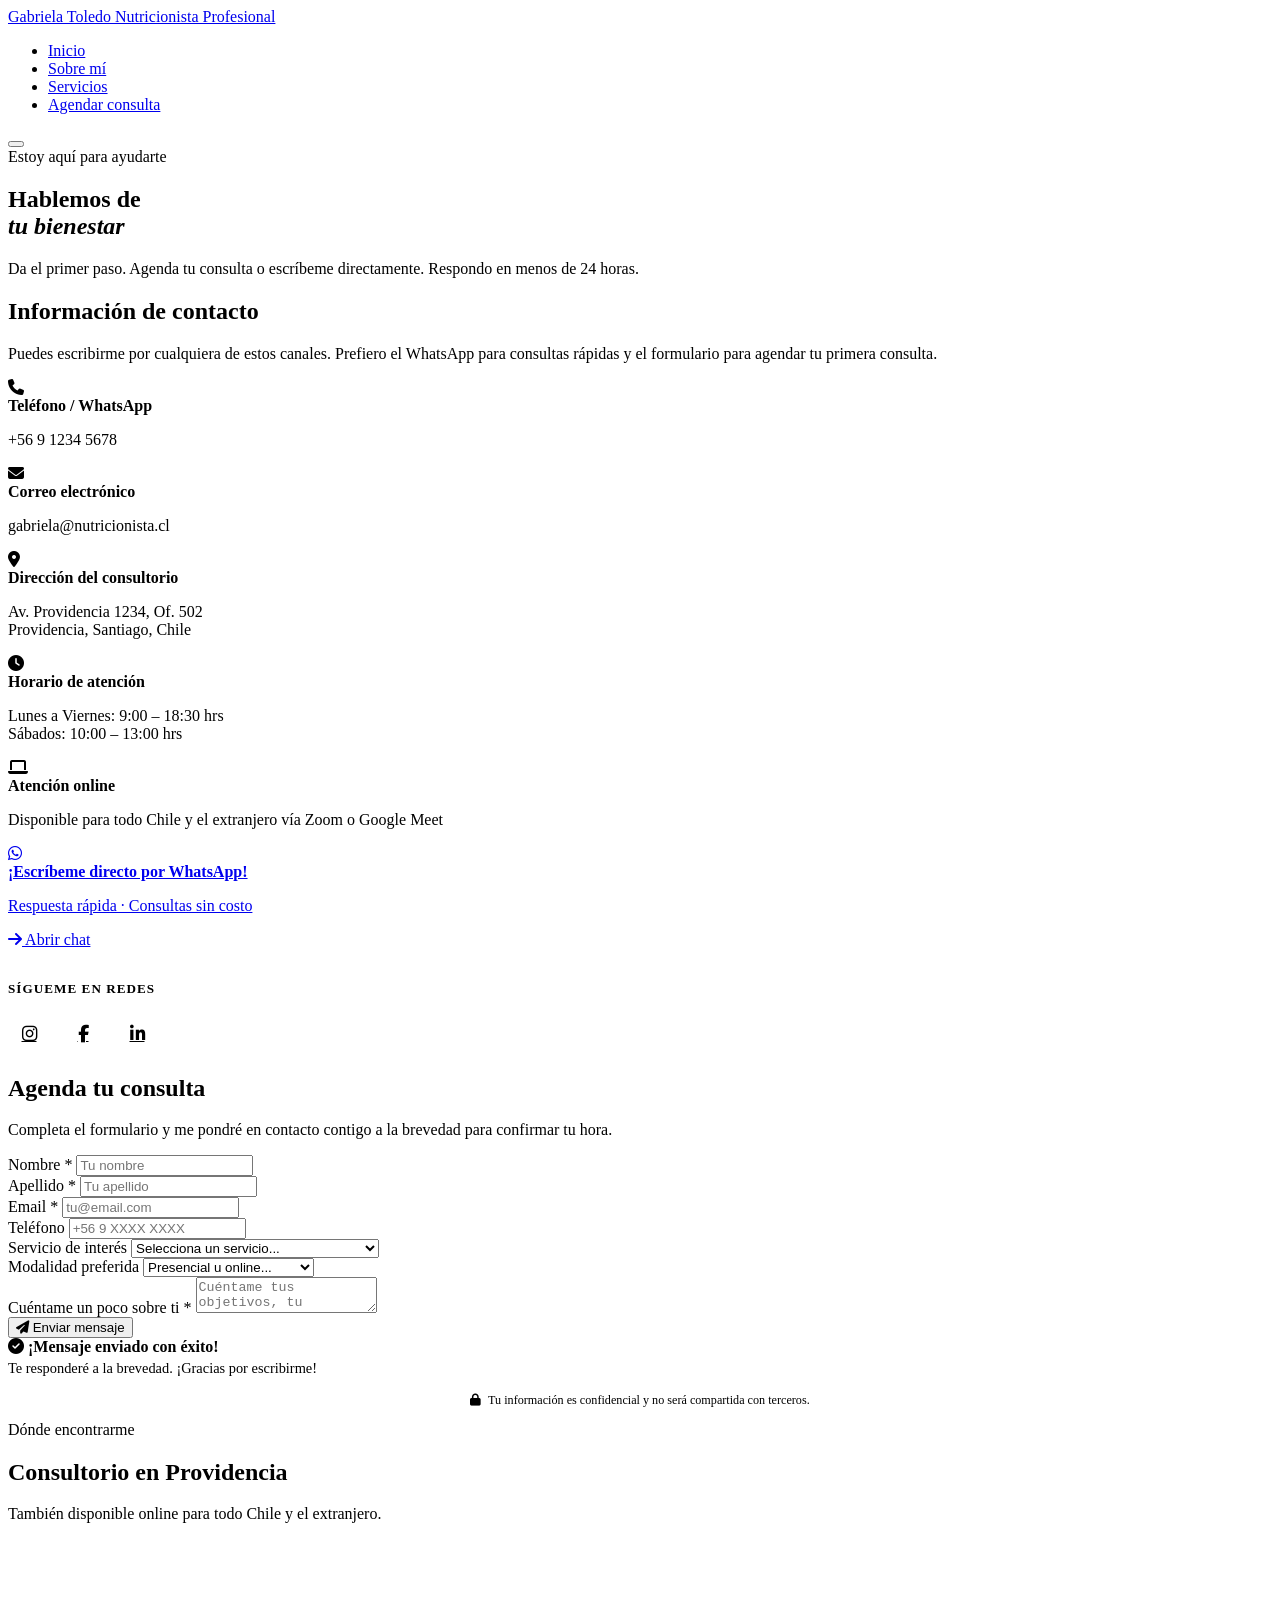
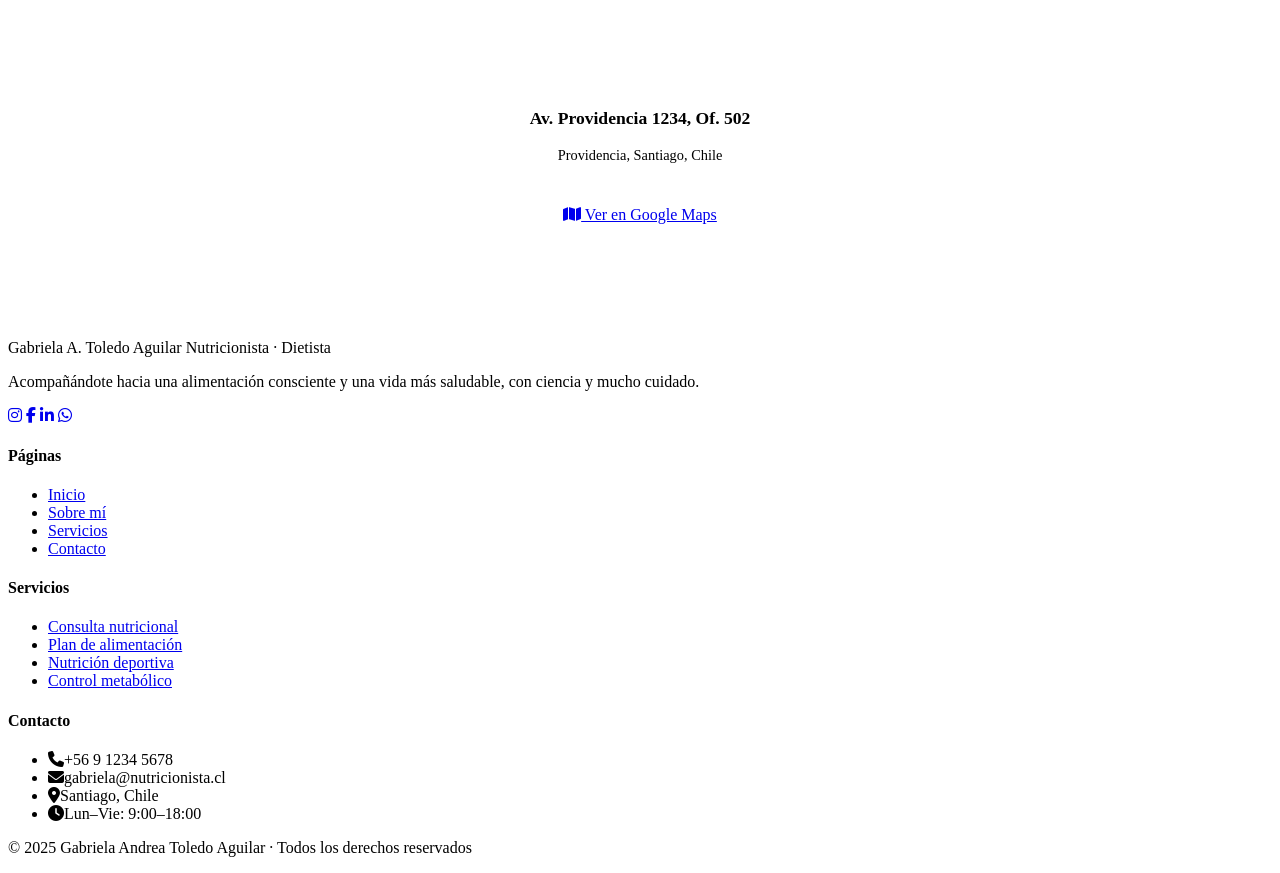
==== contacto.html @ e5aed5ac "Add files via upload" ====
<!DOCTYPE html>
<html lang="es">
<head>
  <meta charset="UTF-8" />
  <meta name="viewport" content="width=device-width, initial-scale=1.0" />
  <meta name="description" content="Contacta a Gabriela Toledo, nutricionista. Agenda tu consulta presencial u online, escríbenos por WhatsApp o envíanos un mensaje." />
  <title>Contacto · Gabriela Toledo · Nutricionista</title>

  <link rel="preconnect" href="https://fonts.googleapis.com" />
  <link rel="preconnect" href="https://fonts.gstatic.com" crossorigin />
  <link href="https://fonts.googleapis.com/css2?family=Playfair+Display:ital,wght@0,400;0,600;0,700;1,400&family=DM+Sans:wght@300;400;500;600&display=swap" rel="stylesheet" />
  <link rel="stylesheet" href="https://cdnjs.cloudflare.com/ajax/libs/font-awesome/6.5.0/css/all.min.css" />
  <link rel="stylesheet" href="css/estilos.css" />
</head>
<body>

  <!-- ===== NAVBAR ===== -->
  <nav class="navbar" role="navigation" aria-label="Navegación principal">
    <div class="nav-inner">
      <a href="index.html" class="nav-logo">
        <span class="nombre">Gabriela Toledo</span>
        <span class="titulo">Nutricionista Profesional</span>
      </a>
      <ul class="nav-links" role="list">
        <li><a href="index.html">Inicio</a></li>
        <li><a href="sobre.html">Sobre mí</a></li>
        <li><a href="servicios.html">Servicios</a></li>
        <li><a href="contacto.html" class="nav-cta activo">Agendar consulta</a></li>
      </ul>
      <button class="nav-toggle" aria-label="Abrir menú">
        <span></span><span></span><span></span>
      </button>
    </div>
  </nav>


  <!-- ===== HERO CONTACTO ===== -->
  <section class="contacto-hero">
    <div class="contenedor">
      <span class="subtag animar">Estoy aquí para ayudarte</span>
      <h1 class="animar animar-delay-1">Hablemos de<br/><em style="font-style:italic; color:var(--verde-medio);">tu bienestar</em></h1>
      <p class="animar animar-delay-2">Da el primer paso. Agenda tu consulta o escríbeme directamente. Respondo en menos de 24 horas.</p>
    </div>
  </section>


  <!-- ===== SECCIÓN CONTACTO PRINCIPAL ===== -->
  <section class="seccion contacto-seccion">
    <div class="contenedor">
      <div class="contacto-grid">

        <!-- Columna izquierda: info de contacto -->
        <div class="contacto-info animar">
          <h2>Información de contacto</h2>
          <p>Puedes escribirme por cualquiera de estos canales. Prefiero el WhatsApp para consultas rápidas y el formulario para agendar tu primera consulta.</p>

          <div class="info-items">

            <div class="info-item">
              <div class="info-icono">
                <i class="fa-solid fa-phone"></i>
              </div>
              <div class="info-texto">
                <strong>Teléfono / WhatsApp</strong>
                <p>+56 9 1234 5678</p>
              </div>
            </div>

            <div class="info-item">
              <div class="info-icono">
                <i class="fa-solid fa-envelope"></i>
              </div>
              <div class="info-texto">
                <strong>Correo electrónico</strong>
                <p>gabriela@nutricionista.cl</p>
              </div>
            </div>

            <div class="info-item">
              <div class="info-icono">
                <i class="fa-solid fa-location-dot"></i>
              </div>
              <div class="info-texto">
                <strong>Dirección del consultorio</strong>
                <p>Av. Providencia 1234, Of. 502<br/>Providencia, Santiago, Chile</p>
              </div>
            </div>

            <div class="info-item">
              <div class="info-icono">
                <i class="fa-solid fa-clock"></i>
              </div>
              <div class="info-texto">
                <strong>Horario de atención</strong>
                <p>Lunes a Viernes: 9:00 – 18:30 hrs<br/>Sábados: 10:00 – 13:00 hrs</p>
              </div>
            </div>

            <div class="info-item">
              <div class="info-icono">
                <i class="fa-solid fa-laptop"></i>
              </div>
              <div class="info-texto">
                <strong>Atención online</strong>
                <p>Disponible para todo Chile y el extranjero vía Zoom o Google Meet</p>
              </div>
            </div>

          </div>

          <!-- WhatsApp destacado -->
          <a href="https://wa.me/56912345678?text=Hola%20Gabriela%2C%20quiero%20agendar%20una%20consulta%20nutricional" target="_blank" rel="noopener" class="whatsapp-cta">
            <i class="fa-brands fa-whatsapp"></i>
            <div class="whatsapp-cta-texto">
              <strong>¡Escríbeme directo por WhatsApp!</strong>
              <p>Respuesta rápida · Consultas sin costo</p>
            </div>
            <span class="whatsapp-cta-btn">
              <i class="fa-solid fa-arrow-right"></i>
              Abrir chat
            </span>
          </a>

          <!-- Redes sociales -->
          <div style="margin-top: 2rem;">
            <p style="font-size:0.82rem; font-weight:600; letter-spacing:0.08em; text-transform:uppercase; color:var(--gris-suave); margin-bottom:1rem;">Sígueme en redes</p>
            <div style="display:flex; gap:0.75rem;">
              <a href="#" aria-label="Instagram" style="width:42px;height:42px;border-radius:12px;background:var(--verde-mint);border:1px solid var(--verde-palido);display:flex;align-items:center;justify-content:center;color:var(--verde-medio);font-size:1.1rem;transition:var(--transicion);"
                 onmouseover="this.style.background='var(--verde-medio)';this.style.color='white';"
                 onmouseout="this.style.background='var(--verde-mint)';this.style.color='var(--verde-medio)';">
                <i class="fa-brands fa-instagram"></i>
              </a>
              <a href="#" aria-label="Facebook" style="width:42px;height:42px;border-radius:12px;background:var(--verde-mint);border:1px solid var(--verde-palido);display:flex;align-items:center;justify-content:center;color:var(--verde-medio);font-size:1.1rem;transition:var(--transicion);"
                 onmouseover="this.style.background='var(--verde-medio)';this.style.color='white';"
                 onmouseout="this.style.background='var(--verde-mint)';this.style.color='var(--verde-medio)';">
                <i class="fa-brands fa-facebook-f"></i>
              </a>
              <a href="#" aria-label="LinkedIn" style="width:42px;height:42px;border-radius:12px;background:var(--verde-mint);border:1px solid var(--verde-palido);display:flex;align-items:center;justify-content:center;color:var(--verde-medio);font-size:1.1rem;transition:var(--transicion);"
                 onmouseover="this.style.background='var(--verde-medio)';this.style.color='white';"
                 onmouseout="this.style.background='var(--verde-mint)';this.style.color='var(--verde-medio)';">
                <i class="fa-brands fa-linkedin-in"></i>
              </a>
            </div>
          </div>
        </div>

        <!-- Columna derecha: formulario -->
        <div class="formulario-card animar animar-delay-2">
          <h2>Agenda tu consulta</h2>
          <p>Completa el formulario y me pondré en contacto contigo a la brevedad para confirmar tu hora.</p>

          <form id="formulario-contacto" novalidate>

            <!-- Nombre y Apellido -->
            <div class="campo-fila">
              <div class="campo-grupo">
                <label for="nombre">Nombre *</label>
                <input type="text" id="nombre" name="nombre" placeholder="Tu nombre" required autocomplete="given-name" />
              </div>
              <div class="campo-grupo">
                <label for="apellido">Apellido *</label>
                <input type="text" id="apellido" name="apellido" placeholder="Tu apellido" required autocomplete="family-name" />
              </div>
            </div>

            <!-- Email y Teléfono -->
            <div class="campo-fila">
              <div class="campo-grupo">
                <label for="email">Email *</label>
                <input type="email" id="email" name="email" placeholder="tu@email.com" required autocomplete="email" />
              </div>
              <div class="campo-grupo">
                <label for="telefono">Teléfono</label>
                <input type="tel" id="telefono" name="telefono" placeholder="+56 9 XXXX XXXX" autocomplete="tel" />
              </div>
            </div>

            <!-- Servicio de interés -->
            <div class="campo-grupo">
              <label for="servicio">Servicio de interés</label>
              <select id="servicio" name="servicio">
                <option value="" disabled selected>Selecciona un servicio...</option>
                <option value="consulta-inicial">Consulta nutricional inicial</option>
                <option value="plan-alimentacion">Plan de alimentación personalizado</option>
                <option value="seguimiento">Seguimiento y control nutricional</option>
                <option value="deportiva">Nutrición deportiva</option>
                <option value="metabolica">Control de enfermedades metabólicas</option>
                <option value="online">Consulta online</option>
                <option value="otro">Otro / No estoy seguro/a</option>
              </select>
            </div>

            <!-- Modalidad -->
            <div class="campo-grupo">
              <label for="modalidad">Modalidad preferida</label>
              <select id="modalidad" name="modalidad">
                <option value="" disabled selected>Presencial u online...</option>
                <option value="presencial">Presencial en consultorio</option>
                <option value="online">Online (videollamada)</option>
                <option value="indistinto">Me es indistinto</option>
              </select>
            </div>

            <!-- Mensaje -->
            <div class="campo-grupo">
              <label for="mensaje">Cuéntame un poco sobre ti *</label>
              <textarea id="mensaje" name="mensaje" placeholder="Cuéntame tus objetivos, tu situación actual y cualquier información que consideres relevante para la consulta..." required></textarea>
            </div>

            <!-- Botón enviar -->
            <button type="submit" class="btn btn-primario btn-grande btn-submit">
              <i class="fa-solid fa-paper-plane"></i>
              Enviar mensaje
            </button>

            <!-- Mensaje de éxito -->
            <div id="mensaje-exito" class="mensaje-exito" role="alert" aria-live="polite">
              <i class="fa-solid fa-circle-check"></i>
              <strong>¡Mensaje enviado con éxito!</strong>
              <p style="font-size:0.9rem; margin-top:0.25rem;">Te responderé a la brevedad. ¡Gracias por escribirme!</p>
            </div>

            <p style="font-size:0.76rem; color:var(--gris-suave); margin-top:1rem; text-align:center;">
              <i class="fa-solid fa-lock" style="color:var(--verde-claro); margin-right:4px;"></i>
              Tu información es confidencial y no será compartida con terceros.
            </p>

          </form>
        </div>

      </div>
    </div>
  </section>


  <!-- ===== MAPA / UBICACIÓN ===== -->
  <section class="seccion" style="background:var(--crema-oscura); padding-top: 0; padding-bottom: 4rem;">
    <div class="contenedor">
      <div class="encabezado-seccion animar" style="margin-bottom:2rem;">
        <span class="subtag">Dónde encontrarme</span>
        <h2>Consultorio en Providencia</h2>
        <p>También disponible online para todo Chile y el extranjero.</p>
      </div>

      <!-- Mapa estilizado (placeholder - reemplazar por Google Maps embed real) -->
      <div class="animar" style="border-radius:var(--radio-grande); overflow:hidden; box-shadow:var(--sombra-media); border:1px solid var(--gris-linea);">
        <div style="background:linear-gradient(135deg, var(--verde-mint), var(--crema)); height:320px; display:flex; align-items:center; justify-content:center; flex-direction:column; gap:1.25rem;">
          <div style="width:64px;height:64px;background:var(--verde-medio);border-radius:50%;display:flex;align-items:center;justify-content:center;color:white;font-size:1.6rem;box-shadow:var(--sombra-media);">
            <i class="fa-solid fa-location-dot"></i>
          </div>
          <div style="text-align:center;">
            <p style="font-family:var(--fuente-titulo);font-size:1.1rem;font-weight:600;color:var(--verde-oscuro);">Av. Providencia 1234, Of. 502</p>
            <p style="font-size:0.9rem;color:var(--gris-suave);">Providencia, Santiago, Chile</p>
          </div>
          <a href="https://maps.google.com/?q=Providencia+Santiago+Chile" target="_blank" rel="noopener" class="btn btn-primario" style="margin-top:0.5rem;">
            <i class="fa-solid fa-map"></i>
            Ver en Google Maps
          </a>
        </div>
      </div>

      <!-- Nota: Para insertar Google Maps real, reemplaza el div anterior por:
      <iframe
        src="https://www.google.com/maps/embed?pb=TU_URL_DE_EMBED"
        width="100%" height="320" style="border:0; border-radius:var(--radio-grande);"
        allowfullscreen="" loading="lazy" referrerpolicy="no-referrer-when-downgrade">
      </iframe>
      -->
    </div>
  </section>


  <!-- ===== FOOTER ===== -->
  <footer class="footer">
    <div class="footer-top">
      <div class="footer-brand">
        <span class="nombre-footer">Gabriela A. Toledo Aguilar</span>
        <span class="titulo-footer">Nutricionista · Dietista</span>
        <p>Acompañándote hacia una alimentación consciente y una vida más saludable, con ciencia y mucho cuidado.</p>
        <div class="footer-social">
          <a href="#" aria-label="Instagram"><i class="fa-brands fa-instagram"></i></a>
          <a href="#" aria-label="Facebook"><i class="fa-brands fa-facebook-f"></i></a>
          <a href="#" aria-label="LinkedIn"><i class="fa-brands fa-linkedin-in"></i></a>
          <a href="https://wa.me/56912345678" aria-label="WhatsApp" target="_blank" rel="noopener"><i class="fa-brands fa-whatsapp"></i></a>
        </div>
      </div>
      <div class="footer-col">
        <h4>Páginas</h4>
        <ul>
          <li><a href="index.html">Inicio</a></li>
          <li><a href="sobre.html">Sobre mí</a></li>
          <li><a href="servicios.html">Servicios</a></li>
          <li><a href="contacto.html">Contacto</a></li>
        </ul>
      </div>
      <div class="footer-col">
        <h4>Servicios</h4>
        <ul>
          <li><a href="servicios.html">Consulta nutricional</a></li>
          <li><a href="servicios.html">Plan de alimentación</a></li>
          <li><a href="servicios.html">Nutrición deportiva</a></li>
          <li><a href="servicios.html">Control metabólico</a></li>
        </ul>
      </div>
      <div class="footer-col">
        <h4>Contacto</h4>
        <ul>
          <li><i class="fa-solid fa-phone"></i>+56 9 1234 5678</li>
          <li><i class="fa-solid fa-envelope"></i>gabriela@nutricionista.cl</li>
          <li><i class="fa-solid fa-location-dot"></i>Santiago, Chile</li>
          <li><i class="fa-solid fa-clock"></i>Lun–Vie: 9:00–18:00</li>
        </ul>
      </div>
    </div>
    <div class="footer-bottom">
      <p>© 2025 Gabriela Andrea Toledo Aguilar · Todos los derechos reservados</p>
    </div>
  </footer>

  <script src="js/script.js"></script>
</body>
</html>
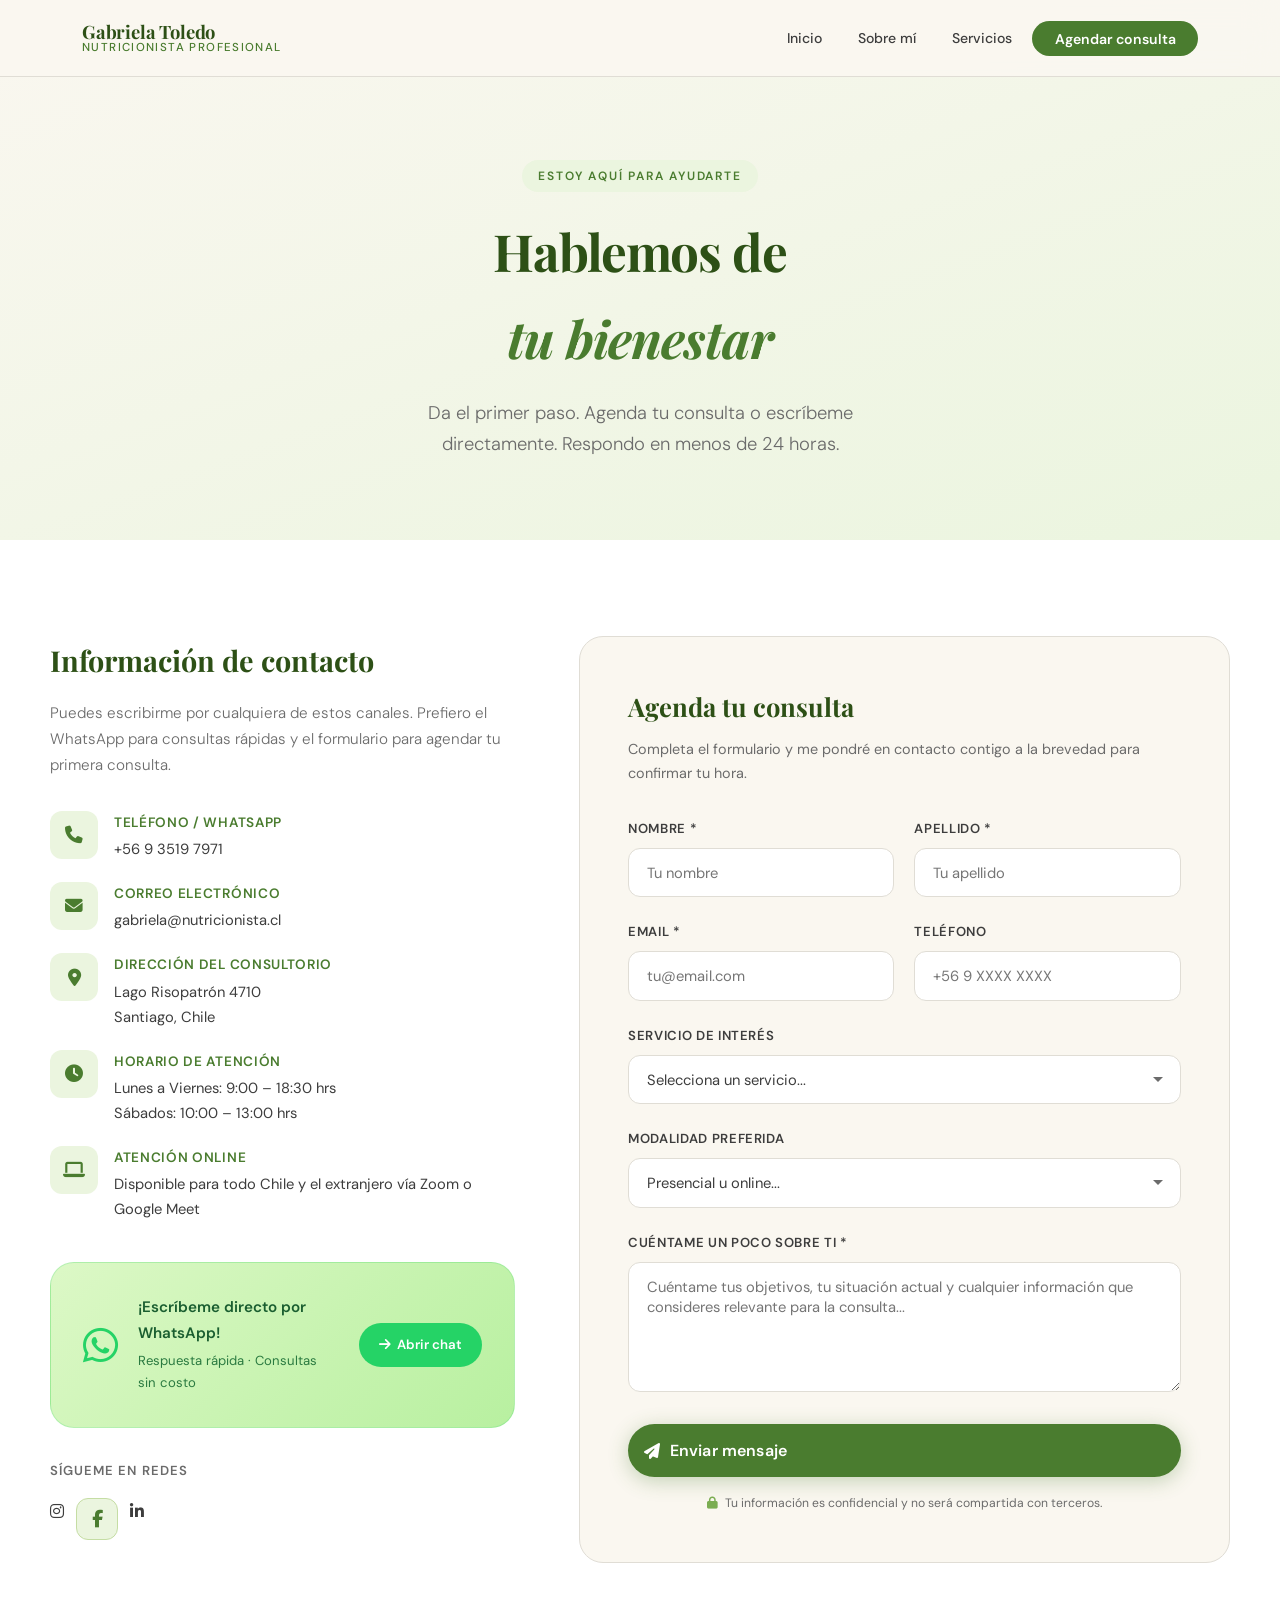
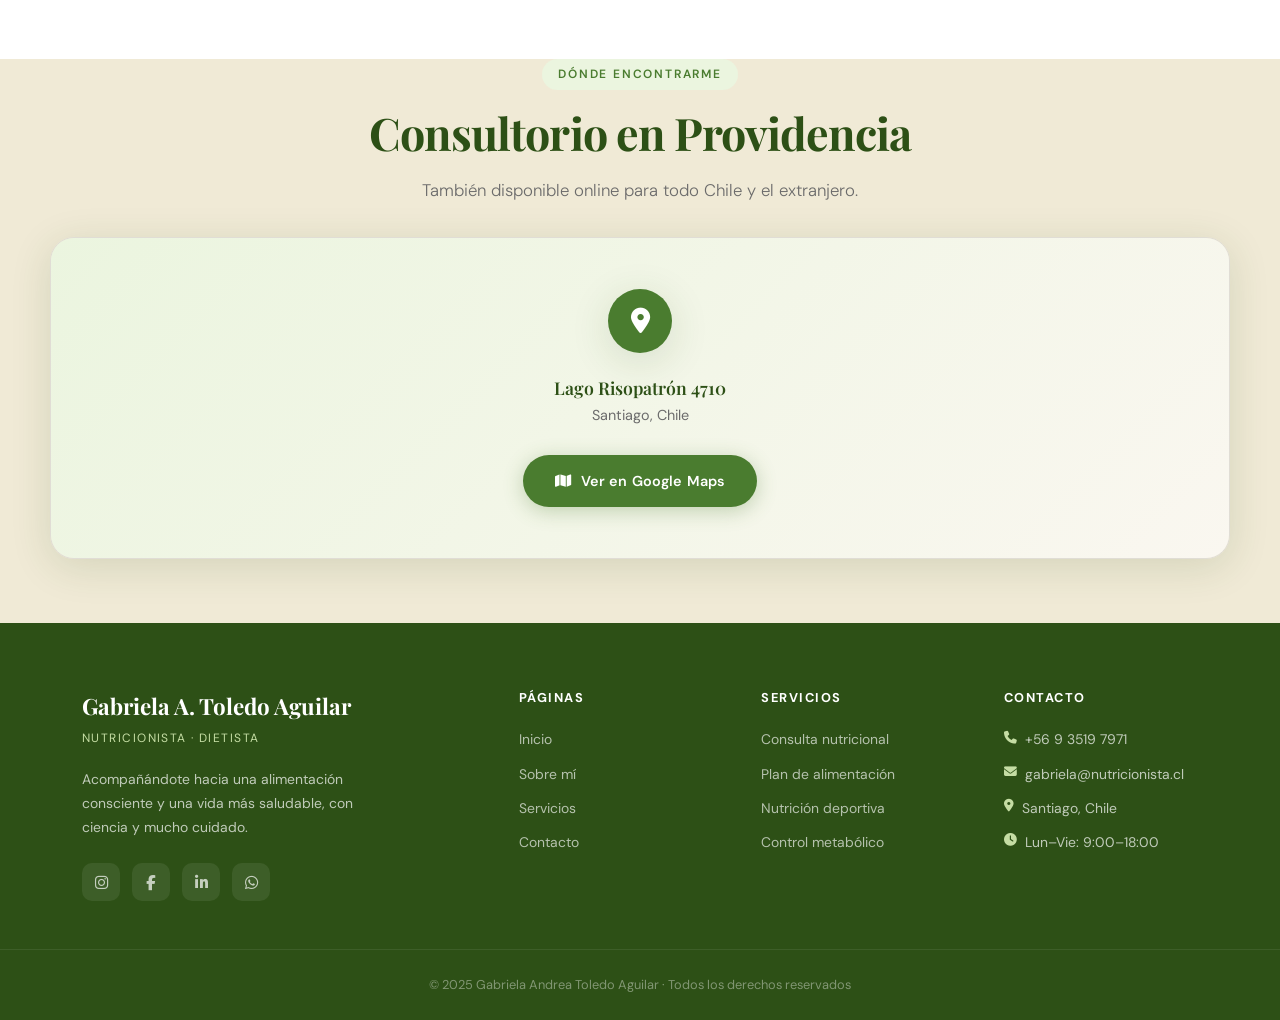
==== commit b7c1a0b0: "Update contact information and add mobile menu overlay" ====
--- a/contacto.html
+++ b/contacto.html
@@ -32,6 +32,35 @@
       </button>
     </div>
   </nav>
+  <!-- ===== OVERLAY MENÚ MÓVIL ===== -->
+  <div class="nav-overlay" role="dialog" aria-modal="true" aria-label="Menú de navegación">
+    <div class="overlay-panel">
+      <div class="overlay-header">
+        <div class="overlay-logo">
+          <span class="nombre">Gabriela Toledo</span>
+          <span class="titulo">Nutricionista Profesional</span>
+        </div>
+        <button class="nav-close" aria-label="Cerrar menú">
+          <i class="fa-solid fa-xmark"></i>
+        </button>
+      </div>
+
+      <nav class="overlay-links">
+        <a href="index.html"><i class="fa-solid fa-house"></i> Inicio</a>
+        <a href="sobre.html"><i class="fa-solid fa-user"></i> Sobre mí</a>
+        <a href="servicios.html"><i class="fa-solid fa-leaf"></i> Servicios</a>
+        <a href="contacto.html" class="overlay-cta"><i class="fa-regular fa-calendar"></i> Agendar consulta</a>
+      </nav>
+
+      <div class="overlay-footer">
+        <div class="overlay-contacto">
+          <a href="tel:+56935197971"><i class="fa-solid fa-phone"></i> +56 9 3519 7971</a>
+          <a href="https://www.instagram.com/nutrigaby.cl?igsh=b2NwOWpkZ2J2ZXc2" target="_blank" rel="noopener"><i class="fa-brands fa-instagram"></i> @nutrigaby.cl</a>
+          <a href="https://wa.me/56935197971" target="_blank" rel="noopener"><i class="fa-brands fa-whatsapp"></i> Escribir por WhatsApp</a>
+        </div>
+      </div>
+    </div>
+  </div>
 
 
   <!-- ===== HERO CONTACTO ===== -->
@@ -62,7 +91,7 @@
               </div>
               <div class="info-texto">
                 <strong>Teléfono / WhatsApp</strong>
-                <p>+56 9 1234 5678</p>
+                <p>+56 9 3519 7971</p>
               </div>
             </div>
 
@@ -82,7 +111,7 @@
               </div>
               <div class="info-texto">
                 <strong>Dirección del consultorio</strong>
-                <p>Av. Providencia 1234, Of. 502<br/>Providencia, Santiago, Chile</p>
+                <p>Lago Risopatrón 4710<br/>Santiago, Chile</p>
               </div>
             </div>
 
@@ -109,7 +138,7 @@
           </div>
 
           <!-- WhatsApp destacado -->
-          <a href="https://wa.me/56912345678?text=Hola%20Gabriela%2C%20quiero%20agendar%20una%20consulta%20nutricional" target="_blank" rel="noopener" class="whatsapp-cta">
+          <a href="https://wa.me/56935197971?text=Hola%20Gabriela%2C%20quiero%20agendar%20una%20consulta%20nutricional" target="_blank" rel="noopener" class="whatsapp-cta">
             <i class="fa-brands fa-whatsapp"></i>
             <div class="whatsapp-cta-texto">
               <strong>¡Escríbeme directo por WhatsApp!</strong>
@@ -125,9 +154,8 @@
           <div style="margin-top: 2rem;">
             <p style="font-size:0.82rem; font-weight:600; letter-spacing:0.08em; text-transform:uppercase; color:var(--gris-suave); margin-bottom:1rem;">Sígueme en redes</p>
             <div style="display:flex; gap:0.75rem;">
-              <a href="#" aria-label="Instagram" style="width:42px;height:42px;border-radius:12px;background:var(--verde-mint);border:1px solid var(--verde-palido);display:flex;align-items:center;justify-content:center;color:var(--verde-medio);font-size:1.1rem;transition:var(--transicion);"
-                 onmouseover="this.style.background='var(--verde-medio)';this.style.color='white';"
-                 onmouseout="this.style.background='var(--verde-mint)';this.style.color='var(--verde-medio)';">
+              <a href="https://www.instagram.com/nutrigaby.cl?igsh=b2NwOWpkZ2J2ZXc2" target="_blank" rel="noopener" aria-label="Instagram"
+                 onmouseover="this.style.background='var(--verde-medio)';this.style.color='white';" onmouseout="this.style.background='var(--verde-mint)';this.style.color='var(--verde-medio)';">
                 <i class="fa-brands fa-instagram"></i>
               </a>
               <a href="#" aria-label="Facebook" style="width:42px;height:42px;border-radius:12px;background:var(--verde-mint);border:1px solid var(--verde-palido);display:flex;align-items:center;justify-content:center;color:var(--verde-medio);font-size:1.1rem;transition:var(--transicion);"
@@ -135,9 +163,8 @@
                  onmouseout="this.style.background='var(--verde-mint)';this.style.color='var(--verde-medio)';">
                 <i class="fa-brands fa-facebook-f"></i>
               </a>
-              <a href="#" aria-label="LinkedIn" style="width:42px;height:42px;border-radius:12px;background:var(--verde-mint);border:1px solid var(--verde-palido);display:flex;align-items:center;justify-content:center;color:var(--verde-medio);font-size:1.1rem;transition:var(--transicion);"
-                 onmouseover="this.style.background='var(--verde-medio)';this.style.color='white';"
-                 onmouseout="this.style.background='var(--verde-mint)';this.style.color='var(--verde-medio)';">
+              <a href="https://www.linkedin.com/in/gabriela-andrea-toledo-aguilar-91962491/" target="_blank" rel="noopener" aria-label="LinkedIn"
+                 onmouseover="this.style.background='var(--verde-medio)';this.style.color='white';" onmouseout="this.style.background='var(--verde-mint)';this.style.color='var(--verde-medio)';">
                 <i class="fa-brands fa-linkedin-in"></i>
               </a>
             </div>
@@ -249,10 +276,10 @@
             <i class="fa-solid fa-location-dot"></i>
           </div>
           <div style="text-align:center;">
-            <p style="font-family:var(--fuente-titulo);font-size:1.1rem;font-weight:600;color:var(--verde-oscuro);">Av. Providencia 1234, Of. 502</p>
-            <p style="font-size:0.9rem;color:var(--gris-suave);">Providencia, Santiago, Chile</p>
+            <p style="font-family:var(--fuente-titulo);font-size:1.1rem;font-weight:600;color:var(--verde-oscuro);">Lago Risopatrón 4710</p>
+            <p style="font-size:0.9rem;color:var(--gris-suave);">Santiago, Chile</p>
           </div>
-          <a href="https://maps.google.com/?q=Providencia+Santiago+Chile" target="_blank" rel="noopener" class="btn btn-primario" style="margin-top:0.5rem;">
+          <a href="https://maps.app.goo.gl/UFCev2HjoRh1nxDH9" target="_blank" rel="noopener" class="btn btn-primario" style="margin-top:0.5rem;">
             <i class="fa-solid fa-map"></i>
             Ver en Google Maps
           </a>
@@ -278,10 +305,10 @@
         <span class="titulo-footer">Nutricionista · Dietista</span>
         <p>Acompañándote hacia una alimentación consciente y una vida más saludable, con ciencia y mucho cuidado.</p>
         <div class="footer-social">
-          <a href="#" aria-label="Instagram"><i class="fa-brands fa-instagram"></i></a>
+          <a href="https://www.instagram.com/nutrigaby.cl?igsh=b2NwOWpkZ2J2ZXc2" aria-label="Instagram" target="_blank" rel="noopener"><i class="fa-brands fa-instagram"></i></a>
           <a href="#" aria-label="Facebook"><i class="fa-brands fa-facebook-f"></i></a>
-          <a href="#" aria-label="LinkedIn"><i class="fa-brands fa-linkedin-in"></i></a>
-          <a href="https://wa.me/56912345678" aria-label="WhatsApp" target="_blank" rel="noopener"><i class="fa-brands fa-whatsapp"></i></a>
+          <a href="https://www.linkedin.com/in/gabriela-andrea-toledo-aguilar-91962491/" aria-label="LinkedIn" target="_blank" rel="noopener"><i class="fa-brands fa-linkedin-in"></i></a>
+          <a href="https://wa.me/56935197971?text=Hola%20Gabriela%2C%20quiero%20agendar%20una%20consulta%20nutricional" aria-label="WhatsApp" target="_blank" rel="noopener"><i class="fa-brands fa-whatsapp"></i></a>
         </div>
       </div>
       <div class="footer-col">
@@ -305,7 +332,7 @@
       <div class="footer-col">
         <h4>Contacto</h4>
         <ul>
-          <li><i class="fa-solid fa-phone"></i>+56 9 1234 5678</li>
+          <li><i class="fa-solid fa-phone"></i>+56 9 3519 7971</li>
           <li><i class="fa-solid fa-envelope"></i>gabriela@nutricionista.cl</li>
           <li><i class="fa-solid fa-location-dot"></i>Santiago, Chile</li>
           <li><i class="fa-solid fa-clock"></i>Lun–Vie: 9:00–18:00</li>
--- a/css/estilos.css
+++ b/css/estilos.css
@@ -0,0 +1,2119 @@
+/* =============================================
+   GABRIELA TOLEDO · NUTRICIONISTA
+   Estilos principales — estilos.css
+   ============================================= */
+
+/* --- Importar Fuentes --- */
+@import url('https://fonts.googleapis.com/css2?family=Playfair+Display:ital,wght@0,400;0,600;0,700;1,400&family=DM+Sans:wght@300;400;500;600&display=swap');
+
+/* --- Variables CSS --- */
+:root {
+  --verde-oscuro:   #2D5016;
+  --verde-medio:    #4A7C2F;
+  --verde-claro:    #7BAD52;
+  --verde-palido:   #C5DDA4;
+  --verde-mint:     #EBF5DF;
+  --crema:          #FAF7F0;
+  --crema-oscura:   #F0EAD6;
+  --tierra:         #8B6914;
+  --tierra-claro:   #C9A84C;
+  --blanco:         #FFFFFF;
+  --gris-texto:     #3D3D3D;
+  --gris-suave:     #6B6B6B;
+  --gris-linea:     #E0DDD5;
+
+  --fuente-titulo:  'Playfair Display', Georgia, serif;
+  --fuente-cuerpo:  'DM Sans', sans-serif;
+
+  --sombra-suave:   0 4px 20px rgba(45, 80, 22, 0.08);
+  --sombra-media:   0 8px 40px rgba(45, 80, 22, 0.14);
+  --sombra-fuerte:  0 16px 60px rgba(45, 80, 22, 0.20);
+
+  --radio:          12px;
+  --radio-grande:   24px;
+  --transicion:     all 0.35s cubic-bezier(0.4, 0, 0.2, 1);
+  --max-ancho:      1180px;
+}
+
+/* --- Reset y Base --- */
+*, *::before, *::after {
+  box-sizing: border-box;
+  margin: 0;
+  padding: 0;
+}
+
+html {
+  scroll-behavior: smooth;
+  font-size: 16px;
+}
+
+body {
+  font-family: var(--fuente-cuerpo);
+  color: var(--gris-texto);
+  background-color: var(--crema);
+  line-height: 1.7;
+  overflow-x: hidden;
+}
+
+img {
+  max-width: 100%;
+  display: block;
+}
+
+a {
+  text-decoration: none;
+  color: inherit;
+}
+
+ul { list-style: none; }
+
+/* =============================================
+   NAVBAR
+   ============================================= */
+.navbar {
+  position: fixed;
+  top: 0;
+  left: 0;
+  right: 0;
+  z-index: 1000;
+  background: rgba(250, 247, 240, 0.92);
+  backdrop-filter: blur(16px);
+  -webkit-backdrop-filter: blur(16px);
+  border-bottom: 1px solid var(--gris-linea);
+  transition: var(--transicion);
+}
+
+.navbar.scrolled {
+  background: rgba(250, 247, 240, 0.98);
+  box-shadow: var(--sombra-suave);
+}
+
+.nav-inner {
+  max-width: var(--max-ancho);
+  margin: 0 auto;
+  padding: 0 2rem;
+  height: 76px;
+  display: flex;
+  align-items: center;
+  justify-content: space-between;
+}
+
+/* Logo */
+.nav-logo {
+  display: flex;
+  flex-direction: column;
+  line-height: 1.1;
+}
+
+.nav-logo .nombre {
+  font-family: var(--fuente-titulo);
+  font-size: 1.15rem;
+  font-weight: 700;
+  color: var(--verde-oscuro);
+  letter-spacing: -0.01em;
+}
+
+.nav-logo .titulo {
+  font-size: 0.72rem;
+  font-weight: 500;
+  color: var(--verde-medio);
+  letter-spacing: 0.12em;
+  text-transform: uppercase;
+}
+
+/* Links de navegación */
+.nav-links {
+  display: flex;
+  align-items: center;
+  gap: 0.25rem;
+}
+
+.nav-links a {
+  font-size: 0.88rem;
+  font-weight: 500;
+  color: var(--gris-texto);
+  padding: 0.5rem 1rem;
+  border-radius: 50px;
+  transition: var(--transicion);
+  position: relative;
+}
+
+.nav-links a:hover,
+.nav-links a.activo {
+  color: var(--verde-oscuro);
+  background: var(--verde-mint);
+}
+
+.nav-links a.activo {
+  font-weight: 600;
+}
+
+/* Botón CTA en navbar */
+.nav-cta {
+  background: var(--verde-medio) !important;
+  color: var(--blanco) !important;
+  padding: 0.55rem 1.4rem !important;
+  border-radius: 50px !important;
+}
+
+.nav-cta:hover {
+  background: var(--verde-oscuro) !important;
+  transform: translateY(-1px);
+  box-shadow: 0 4px 16px rgba(74, 124, 47, 0.35);
+}
+
+/* Menú hamburguesa */
+.nav-toggle {
+  display: none;
+  flex-direction: column;
+  justify-content: center;
+  align-items: center;
+  gap: 5px;
+  background: var(--verde-mint);
+  border: 1.5px solid var(--verde-palido);
+  border-radius: 10px;
+  cursor: pointer;
+  padding: 10px;
+  width: 44px;
+  height: 44px;
+  z-index: 1100;
+  flex-shrink: 0;
+  transition: var(--transicion);
+}
+
+.nav-toggle:hover {
+  background: var(--verde-palido);
+}
+
+.nav-toggle span {
+  display: block;
+  width: 20px;
+  height: 2px;
+  background: var(--verde-oscuro);
+  border-radius: 2px;
+  transition: var(--transicion);
+  transform-origin: center;
+}
+
+.nav-toggle.abierto span:nth-child(1) {
+  transform: translateY(7px) rotate(45deg);
+}
+.nav-toggle.abierto span:nth-child(2) {
+  opacity: 0;
+  transform: scaleX(0);
+}
+.nav-toggle.abierto span:nth-child(3) {
+  transform: translateY(-7px) rotate(-45deg);
+}
+
+/* =============================================
+   OVERLAY MENÚ MÓVIL
+   ============================================= */
+.nav-overlay {
+  display: none;
+  position: fixed;
+  inset: 0;
+  z-index: 1050;
+  background: rgba(45, 80, 22, 0.15);
+  backdrop-filter: blur(2px);
+  -webkit-backdrop-filter: blur(2px);
+  opacity: 0;
+  transition: opacity 0.3s ease;
+}
+
+.nav-overlay.abierto {
+  opacity: 1;
+}
+
+.overlay-panel {
+  position: absolute;
+  top: 0;
+  right: 0;
+  bottom: 0;
+  width: min(320px, 85vw);
+  background: var(--crema);
+  box-shadow: -8px 0 40px rgba(45, 80, 22, 0.2);
+  display: flex;
+  flex-direction: column;
+  transform: translateX(100%);
+  transition: transform 0.35s cubic-bezier(0.4, 0, 0.2, 1);
+}
+
+.nav-overlay.abierto .overlay-panel {
+  transform: translateX(0);
+}
+
+.overlay-header {
+  display: flex;
+  align-items: center;
+  justify-content: space-between;
+  padding: 1.25rem 1.5rem;
+  border-bottom: 1px solid var(--gris-linea);
+  flex-shrink: 0;
+}
+
+.overlay-logo {
+  display: flex;
+  flex-direction: column;
+  line-height: 1.15;
+}
+
+.overlay-logo .nombre {
+  font-family: var(--fuente-titulo);
+  font-size: 1rem;
+  font-weight: 700;
+  color: var(--verde-oscuro);
+}
+
+.overlay-logo .titulo {
+  font-size: 0.65rem;
+  font-weight: 500;
+  color: var(--verde-medio);
+  letter-spacing: 0.1em;
+  text-transform: uppercase;
+}
+
+.nav-close {
+  width: 40px;
+  height: 40px;
+  border-radius: 10px;
+  background: var(--verde-mint);
+  border: 1.5px solid var(--verde-palido);
+  cursor: pointer;
+  display: flex;
+  align-items: center;
+  justify-content: center;
+  font-size: 1rem;
+  color: var(--verde-oscuro);
+  transition: var(--transicion);
+  flex-shrink: 0;
+}
+
+.nav-close:hover {
+  background: var(--verde-oscuro);
+  color: var(--blanco);
+  border-color: var(--verde-oscuro);
+}
+
+.overlay-links {
+  flex: 1;
+  display: flex;
+  flex-direction: column;
+  padding: 1.5rem;
+  gap: 0.375rem;
+  overflow-y: auto;
+}
+
+.overlay-links a {
+  display: flex;
+  align-items: center;
+  gap: 1rem;
+  padding: 1rem 1.25rem;
+  border-radius: var(--radio);
+  font-size: 1rem;
+  font-weight: 500;
+  color: var(--gris-texto);
+  transition: var(--transicion);
+  border: 1.5px solid transparent;
+}
+
+.overlay-links a i {
+  width: 20px;
+  text-align: center;
+  font-size: 0.95rem;
+  color: var(--verde-medio);
+  flex-shrink: 0;
+}
+
+.overlay-links a:hover,
+.overlay-links a.activo {
+  background: var(--verde-mint);
+  border-color: var(--verde-palido);
+  color: var(--verde-oscuro);
+}
+
+.overlay-links a.activo {
+  font-weight: 600;
+}
+
+.overlay-links .overlay-cta {
+  background: var(--verde-medio);
+  color: var(--blanco) !important;
+  border-color: var(--verde-medio);
+  margin-top: 0.5rem;
+  justify-content: center;
+}
+
+.overlay-links .overlay-cta i {
+  color: var(--blanco);
+}
+
+.overlay-links .overlay-cta:hover {
+  background: var(--verde-oscuro);
+  border-color: var(--verde-oscuro);
+}
+
+.overlay-footer {
+  padding: 1.25rem 1.5rem;
+  border-top: 1px solid var(--gris-linea);
+  flex-shrink: 0;
+}
+
+.overlay-contacto {
+  display: flex;
+  flex-direction: column;
+  gap: 0.65rem;
+}
+
+.overlay-contacto a {
+  display: flex;
+  align-items: center;
+  gap: 0.65rem;
+  font-size: 0.85rem;
+  color: var(--gris-suave);
+  transition: var(--transicion);
+}
+
+.overlay-contacto a i {
+  font-size: 0.9rem;
+  color: var(--verde-claro);
+  width: 16px;
+  text-align: center;
+}
+
+.overlay-contacto a:hover {
+  color: var(--verde-oscuro);
+}
+
+/* body cuando menú está abierto */
+body.menu-abierto {
+  overflow: hidden;
+}
+
+/* =============================================
+   HERO — INDEX
+   ============================================= */
+.hero {
+  min-height: 100vh;
+  display: grid;
+  grid-template-columns: 1fr 1fr;
+  align-items: center;
+  padding-top: 76px;
+  background: linear-gradient(135deg, var(--crema) 0%, var(--verde-mint) 100%);
+  position: relative;
+  overflow: hidden;
+}
+
+.hero::before {
+  content: '';
+  position: absolute;
+  width: 600px;
+  height: 600px;
+  border-radius: 50%;
+  background: radial-gradient(circle, rgba(197, 221, 164, 0.3) 0%, transparent 70%);
+  top: -100px;
+  right: -100px;
+  pointer-events: none;
+}
+
+.hero::after {
+  content: '';
+  position: absolute;
+  width: 400px;
+  height: 400px;
+  border-radius: 50%;
+  background: radial-gradient(circle, rgba(201, 168, 76, 0.12) 0%, transparent 70%);
+  bottom: -80px;
+  left: 5%;
+  pointer-events: none;
+}
+
+.hero-texto {
+  padding: 5rem 2rem 5rem 4rem;
+  max-width: 580px;
+  animation: fadeInLeft 0.9s ease forwards;
+}
+
+.hero-etiqueta {
+  display: inline-flex;
+  align-items: center;
+  gap: 0.5rem;
+  background: var(--verde-mint);
+  border: 1px solid var(--verde-palido);
+  color: var(--verde-medio);
+  font-size: 0.78rem;
+  font-weight: 600;
+  letter-spacing: 0.1em;
+  text-transform: uppercase;
+  padding: 0.4rem 1rem;
+  border-radius: 50px;
+  margin-bottom: 1.5rem;
+}
+
+.hero-etiqueta i {
+  font-size: 0.7rem;
+}
+
+.hero h1 {
+  font-family: var(--fuente-titulo);
+  font-size: clamp(2.4rem, 4.5vw, 3.6rem);
+  font-weight: 700;
+  line-height: 1.15;
+  color: var(--verde-oscuro);
+  margin-bottom: 1.25rem;
+  letter-spacing: -0.02em;
+}
+
+.hero h1 em {
+  font-style: italic;
+  color: var(--verde-medio);
+}
+
+.hero-subtitulo {
+  font-size: 1.1rem;
+  color: var(--gris-suave);
+  font-weight: 300;
+  margin-bottom: 2.5rem;
+  max-width: 440px;
+}
+
+.hero-botones {
+  display: flex;
+  flex-wrap: wrap;
+  gap: 1rem;
+  align-items: center;
+}
+
+.hero-indicadores {
+  display: flex;
+  gap: 2.5rem;
+  margin-top: 3.5rem;
+  padding-top: 2rem;
+  border-top: 1px solid var(--gris-linea);
+}
+
+.indicador-num {
+  font-family: var(--fuente-titulo);
+  font-size: 2rem;
+  font-weight: 700;
+  color: var(--verde-oscuro);
+  display: block;
+  line-height: 1;
+}
+
+.indicador-label {
+  font-size: 0.78rem;
+  color: var(--gris-suave);
+  font-weight: 500;
+  margin-top: 0.2rem;
+}
+
+/* Imagen hero */
+.hero-imagen {
+  position: relative;
+  height: 100%;
+  min-height: 600px;
+  display: flex;
+  align-items: flex-end;
+  justify-content: center;
+  animation: fadeInRight 0.9s ease forwards;
+}
+
+.hero-imagen-marco {
+  position: relative;
+  width: 85%;
+  max-width: 460px;
+  margin-bottom: 3rem;
+}
+
+.hero-imagen-marco img {
+  width: 100%;
+  height: 520px;
+  object-fit: cover;
+  border-radius: var(--radio-grande) var(--radio-grande) 0 0;
+  box-shadow: var(--sombra-fuerte);
+}
+
+.hero-imagen-placeholder {
+  width: 100%;
+  height: 520px;
+  background: linear-gradient(160deg, var(--verde-palido), var(--verde-medio));
+  border-radius: var(--radio-grande) var(--radio-grande) 0 0;
+  display: flex;
+  flex-direction: column;
+  align-items: center;
+  justify-content: center;
+  color: var(--blanco);
+  box-shadow: var(--sombra-fuerte);
+}
+
+.hero-imagen-placeholder i {
+  font-size: 5rem;
+  opacity: 0.6;
+  margin-bottom: 1rem;
+}
+
+.hero-imagen-placeholder p {
+  font-size: 0.85rem;
+  opacity: 0.7;
+  text-align: center;
+  padding: 0 1rem;
+}
+
+.hero-badge {
+  position: absolute;
+  bottom: 2.5rem;
+  left: -1.5rem;
+  background: var(--blanco);
+  border-radius: var(--radio);
+  padding: 1rem 1.25rem;
+  box-shadow: var(--sombra-media);
+  display: flex;
+  align-items: center;
+  gap: 0.75rem;
+  animation: flotando 3s ease-in-out infinite;
+}
+
+.hero-badge i {
+  font-size: 1.5rem;
+  color: var(--verde-claro);
+}
+
+.hero-badge strong {
+  display: block;
+  font-size: 0.92rem;
+  color: var(--verde-oscuro);
+  font-weight: 600;
+}
+
+.hero-badge span {
+  font-size: 0.72rem;
+  color: var(--gris-suave);
+}
+
+/* =============================================
+   SECCIONES COMUNES
+   ============================================= */
+.seccion {
+  padding: 6rem 2rem;
+}
+
+.contenedor {
+  max-width: var(--max-ancho);
+  margin: 0 auto;
+}
+
+.encabezado-seccion {
+  text-align: center;
+  max-width: 640px;
+  margin: 0 auto 4rem;
+}
+
+.subtag {
+  display: inline-block;
+  font-size: 0.75rem;
+  font-weight: 600;
+  letter-spacing: 0.15em;
+  text-transform: uppercase;
+  color: var(--verde-medio);
+  background: var(--verde-mint);
+  padding: 0.35rem 1rem;
+  border-radius: 50px;
+  margin-bottom: 1rem;
+}
+
+.encabezado-seccion h2 {
+  font-family: var(--fuente-titulo);
+  font-size: clamp(2rem, 3.5vw, 2.8rem);
+  font-weight: 700;
+  color: var(--verde-oscuro);
+  line-height: 1.2;
+  margin-bottom: 1rem;
+  letter-spacing: -0.02em;
+}
+
+.encabezado-seccion p {
+  color: var(--gris-suave);
+  font-size: 1.05rem;
+  font-weight: 300;
+}
+
+/* =============================================
+   BOTONES
+   ============================================= */
+.btn {
+  display: inline-flex;
+  align-items: center;
+  gap: 0.6rem;
+  font-family: var(--fuente-cuerpo);
+  font-size: 0.9rem;
+  font-weight: 600;
+  padding: 0.85rem 2rem;
+  border-radius: 50px;
+  border: none;
+  cursor: pointer;
+  transition: var(--transicion);
+  letter-spacing: 0.01em;
+}
+
+.btn-primario {
+  background: var(--verde-medio);
+  color: var(--blanco);
+  box-shadow: 0 4px 20px rgba(74, 124, 47, 0.3);
+}
+
+.btn-primario:hover {
+  background: var(--verde-oscuro);
+  transform: translateY(-2px);
+  box-shadow: 0 8px 30px rgba(74, 124, 47, 0.4);
+}
+
+.btn-secundario {
+  background: transparent;
+  color: var(--verde-oscuro);
+  border: 2px solid var(--verde-palido);
+}
+
+.btn-secundario:hover {
+  background: var(--verde-mint);
+  border-color: var(--verde-claro);
+  transform: translateY(-2px);
+}
+
+.btn-whatsapp {
+  background: #25D366;
+  color: var(--blanco);
+  box-shadow: 0 4px 20px rgba(37, 211, 102, 0.3);
+}
+
+.btn-whatsapp:hover {
+  background: #1ebe5d;
+  transform: translateY(-2px);
+  box-shadow: 0 8px 30px rgba(37, 211, 102, 0.4);
+}
+
+.btn-grande {
+  padding: 1rem 2.5rem;
+  font-size: 1rem;
+}
+
+/* =============================================
+   SECCIÓN BENEFICIOS — INDEX
+   ============================================= */
+.beneficios {
+  background: var(--blanco);
+}
+
+.beneficios-grid {
+  display: grid;
+  grid-template-columns: repeat(3, 1fr);
+  gap: 2rem;
+}
+
+.beneficio-card {
+  background: var(--crema);
+  border-radius: var(--radio-grande);
+  padding: 2.5rem 2rem;
+  transition: var(--transicion);
+  border: 1px solid var(--gris-linea);
+  position: relative;
+  overflow: hidden;
+}
+
+.beneficio-card::before {
+  content: '';
+  position: absolute;
+  top: 0;
+  left: 0;
+  right: 0;
+  height: 4px;
+  background: linear-gradient(90deg, var(--verde-claro), var(--verde-medio));
+  transform: scaleX(0);
+  transition: var(--transicion);
+}
+
+.beneficio-card:hover {
+  transform: translateY(-6px);
+  box-shadow: var(--sombra-media);
+}
+
+.beneficio-card:hover::before {
+  transform: scaleX(1);
+}
+
+.beneficio-icono {
+  width: 60px;
+  height: 60px;
+  background: var(--verde-mint);
+  border-radius: 16px;
+  display: flex;
+  align-items: center;
+  justify-content: center;
+  margin-bottom: 1.5rem;
+  font-size: 1.5rem;
+  color: var(--verde-medio);
+  transition: var(--transicion);
+}
+
+.beneficio-card:hover .beneficio-icono {
+  background: var(--verde-medio);
+  color: var(--blanco);
+}
+
+.beneficio-card h3 {
+  font-family: var(--fuente-titulo);
+  font-size: 1.25rem;
+  font-weight: 600;
+  color: var(--verde-oscuro);
+  margin-bottom: 0.75rem;
+}
+
+.beneficio-card p {
+  color: var(--gris-suave);
+  font-size: 0.92rem;
+  line-height: 1.7;
+}
+
+/* =============================================
+   SECCIÓN PROCESO — INDEX
+   ============================================= */
+.proceso {
+  background: var(--verde-oscuro);
+  color: var(--blanco);
+  position: relative;
+  overflow: hidden;
+}
+
+.proceso::before {
+  content: '';
+  position: absolute;
+  inset: 0;
+  background: url("data:image/svg+xml,%3Csvg width='60' height='60' viewBox='0 0 60 60' xmlns='http://www.w3.org/2000/svg'%3E%3Cg fill='none' fill-rule='evenodd'%3E%3Cg fill='%23ffffff' fill-opacity='0.03'%3E%3Cpath d='M36 34v-4h-2v4h-4v2h4v4h2v-4h4v-2h-4zm0-30V0h-2v4h-4v2h4v4h2V6h4V4h-4zM6 34v-4H4v4H0v2h4v4h2v-4h4v-2H6zM6 4V0H4v4H0v2h4v4h2V6h4V4H6z'/%3E%3C/g%3E%3C/g%3E%3C/svg%3E");
+}
+
+.proceso .encabezado-seccion h2,
+.proceso .encabezado-seccion .subtag {
+  color: var(--crema);
+}
+
+.proceso .encabezado-seccion .subtag {
+  background: rgba(255,255,255,0.1);
+}
+
+.proceso .encabezado-seccion p {
+  color: rgba(255,255,255,0.65);
+}
+
+.pasos-grid {
+  display: grid;
+  grid-template-columns: repeat(4, 1fr);
+  gap: 1.5rem;
+  position: relative;
+}
+
+.pasos-grid::before {
+  content: '';
+  position: absolute;
+  top: 40px;
+  left: 12.5%;
+  right: 12.5%;
+  height: 2px;
+  background: linear-gradient(90deg, var(--verde-claro), var(--verde-palido));
+  opacity: 0.3;
+}
+
+.paso {
+  text-align: center;
+  padding: 2rem 1.5rem;
+  position: relative;
+}
+
+.paso-numero {
+  width: 80px;
+  height: 80px;
+  border-radius: 50%;
+  background: rgba(255,255,255,0.08);
+  border: 2px solid rgba(197, 221, 164, 0.3);
+  display: flex;
+  align-items: center;
+  justify-content: center;
+  margin: 0 auto 1.5rem;
+  font-family: var(--fuente-titulo);
+  font-size: 1.8rem;
+  font-weight: 700;
+  color: var(--verde-palido);
+  transition: var(--transicion);
+}
+
+.paso:hover .paso-numero {
+  background: var(--verde-claro);
+  border-color: var(--verde-claro);
+  color: var(--blanco);
+  transform: scale(1.1);
+}
+
+.paso h3 {
+  font-family: var(--fuente-titulo);
+  font-size: 1.1rem;
+  font-weight: 600;
+  color: var(--crema);
+  margin-bottom: 0.75rem;
+}
+
+.paso p {
+  font-size: 0.87rem;
+  color: rgba(255,255,255,0.6);
+  line-height: 1.65;
+}
+
+/* =============================================
+   TESTIMONIOS — INDEX
+   ============================================= */
+.testimonios {
+  background: var(--crema-oscura);
+}
+
+.testimonios-grid {
+  display: grid;
+  grid-template-columns: repeat(3, 1fr);
+  gap: 1.75rem;
+}
+
+.testimonio-card {
+  background: var(--blanco);
+  border-radius: var(--radio-grande);
+  padding: 2.25rem;
+  box-shadow: var(--sombra-suave);
+  transition: var(--transicion);
+  position: relative;
+}
+
+.testimonio-card:hover {
+  transform: translateY(-4px);
+  box-shadow: var(--sombra-media);
+}
+
+.stars {
+  color: var(--tierra-claro);
+  font-size: 0.95rem;
+  margin-bottom: 1rem;
+  letter-spacing: 2px;
+}
+
+.testimonio-card blockquote {
+  font-family: var(--fuente-titulo);
+  font-style: italic;
+  font-size: 1rem;
+  color: var(--gris-texto);
+  line-height: 1.7;
+  margin-bottom: 1.5rem;
+  border: none;
+}
+
+.testimonio-autor {
+  display: flex;
+  align-items: center;
+  gap: 0.85rem;
+}
+
+.autor-avatar {
+  width: 46px;
+  height: 46px;
+  border-radius: 50%;
+  background: linear-gradient(135deg, var(--verde-palido), var(--verde-claro));
+  display: flex;
+  align-items: center;
+  justify-content: center;
+  font-family: var(--fuente-titulo);
+  font-size: 1.1rem;
+  font-weight: 700;
+  color: var(--verde-oscuro);
+  flex-shrink: 0;
+}
+
+.autor-info strong {
+  display: block;
+  font-size: 0.9rem;
+  font-weight: 600;
+  color: var(--verde-oscuro);
+}
+
+.autor-info span {
+  font-size: 0.78rem;
+  color: var(--gris-suave);
+}
+
+/* =============================================
+   CTA BANNER — INDEX
+   ============================================= */
+.cta-banner {
+  background: linear-gradient(135deg, var(--verde-medio), var(--verde-oscuro));
+  padding: 5rem 2rem;
+  text-align: center;
+  position: relative;
+  overflow: hidden;
+}
+
+.cta-banner::before {
+  content: '';
+  position: absolute;
+  inset: 0;
+  background: radial-gradient(ellipse at center, rgba(197, 221, 164, 0.15) 0%, transparent 70%);
+}
+
+.cta-banner h2 {
+  font-family: var(--fuente-titulo);
+  font-size: clamp(2rem, 3.5vw, 2.8rem);
+  color: var(--blanco);
+  margin-bottom: 1rem;
+  position: relative;
+}
+
+.cta-banner p {
+  color: rgba(255,255,255,0.75);
+  font-size: 1.1rem;
+  margin-bottom: 2.5rem;
+  position: relative;
+}
+
+.cta-banner .btn-primario {
+  background: var(--blanco);
+  color: var(--verde-oscuro);
+  position: relative;
+}
+
+.cta-banner .btn-primario:hover {
+  background: var(--crema);
+  transform: translateY(-2px);
+}
+
+/* =============================================
+   SOBRE MÍ — sobre.html
+   ============================================= */
+.sobre-hero {
+  padding: 10rem 2rem 5rem;
+  background: linear-gradient(160deg, var(--crema) 60%, var(--verde-mint) 100%);
+}
+
+.sobre-grid {
+  display: grid;
+  grid-template-columns: 1fr 1.3fr;
+  gap: 5rem;
+  align-items: center;
+}
+
+.sobre-imagen-wrapper {
+  position: relative;
+}
+
+.sobre-imagen-marco {
+  position: relative;
+  border-radius: var(--radio-grande);
+  overflow: hidden;
+}
+
+.sobre-imagen-marco img {
+  width: 100%;
+  height: 580px;
+  object-fit: cover;
+}
+
+.sobre-imagen-placeholder {
+  width: 100%;
+  height: 580px;
+  background: linear-gradient(160deg, var(--verde-palido), var(--verde-claro));
+  display: flex;
+  flex-direction: column;
+  align-items: center;
+  justify-content: center;
+  color: var(--blanco);
+  gap: 1rem;
+}
+
+.sobre-imagen-placeholder i {
+  font-size: 6rem;
+  opacity: 0.5;
+}
+
+.sobre-imagen-deco {
+  position: absolute;
+  bottom: -20px;
+  right: -20px;
+  width: 200px;
+  height: 200px;
+  border-radius: var(--radio-grande);
+  background: var(--verde-mint);
+  border: 3px solid var(--verde-palido);
+  z-index: -1;
+}
+
+.sobre-imagen-badge {
+  position: absolute;
+  top: 2rem;
+  left: -1.5rem;
+  background: var(--blanco);
+  border-radius: var(--radio);
+  padding: 1rem 1.25rem;
+  box-shadow: var(--sombra-media);
+  min-width: 190px;
+}
+
+.sobre-imagen-badge .badge-titulo {
+  font-size: 0.72rem;
+  font-weight: 600;
+  letter-spacing: 0.1em;
+  text-transform: uppercase;
+  color: var(--verde-medio);
+  margin-bottom: 0.25rem;
+}
+
+.sobre-imagen-badge .badge-valor {
+  font-family: var(--fuente-titulo);
+  font-size: 1.5rem;
+  font-weight: 700;
+  color: var(--verde-oscuro);
+}
+
+.sobre-contenido h1 {
+  font-family: var(--fuente-titulo);
+  font-size: clamp(2rem, 3.5vw, 2.8rem);
+  font-weight: 700;
+  color: var(--verde-oscuro);
+  line-height: 1.2;
+  margin-bottom: 0.5rem;
+  letter-spacing: -0.02em;
+}
+
+.sobre-contenido .cargo {
+  font-size: 1rem;
+  font-weight: 500;
+  color: var(--verde-medio);
+  letter-spacing: 0.05em;
+  margin-bottom: 1.75rem;
+}
+
+.sobre-contenido p {
+  color: var(--gris-suave);
+  font-size: 1rem;
+  margin-bottom: 1.25rem;
+  font-weight: 300;
+}
+
+/* Valores / pills */
+.sobre-valores {
+  display: flex;
+  flex-wrap: wrap;
+  gap: 0.75rem;
+  margin: 2rem 0;
+}
+
+.valor-pill {
+  background: var(--verde-mint);
+  border: 1px solid var(--verde-palido);
+  color: var(--verde-oscuro);
+  font-size: 0.82rem;
+  font-weight: 600;
+  padding: 0.4rem 1.1rem;
+  border-radius: 50px;
+  display: flex;
+  align-items: center;
+  gap: 0.4rem;
+}
+
+/* Formación */
+.formacion-seccion {
+  background: var(--blanco);
+}
+
+.formacion-grid {
+  display: grid;
+  grid-template-columns: 1fr 1fr;
+  gap: 3rem;
+}
+
+.formacion-grupo h3 {
+  font-family: var(--fuente-titulo);
+  font-size: 1.4rem;
+  font-weight: 600;
+  color: var(--verde-oscuro);
+  margin-bottom: 1.75rem;
+  padding-bottom: 0.75rem;
+  border-bottom: 2px solid var(--verde-palido);
+}
+
+.linea-tiempo {
+  display: flex;
+  flex-direction: column;
+  gap: 1.5rem;
+}
+
+.item-tiempo {
+  display: grid;
+  grid-template-columns: 80px 1fr;
+  gap: 1rem;
+  align-items: start;
+}
+
+.tiempo-año {
+  font-family: var(--fuente-titulo);
+  font-size: 0.82rem;
+  font-weight: 700;
+  color: var(--verde-medio);
+  background: var(--verde-mint);
+  padding: 0.4rem 0.6rem;
+  border-radius: 8px;
+  text-align: center;
+  line-height: 1.2;
+}
+
+.tiempo-info strong {
+  display: block;
+  font-size: 0.92rem;
+  font-weight: 600;
+  color: var(--gris-texto);
+  margin-bottom: 0.15rem;
+}
+
+.tiempo-info span {
+  font-size: 0.82rem;
+  color: var(--gris-suave);
+}
+
+/* =============================================
+   SERVICIOS — servicios.html
+   ============================================= */
+.servicios-hero {
+  padding: 10rem 2rem 5rem;
+  background: linear-gradient(160deg, var(--verde-mint) 0%, var(--crema) 60%);
+  text-align: center;
+}
+
+.servicios-hero h1 {
+  font-family: var(--fuente-titulo);
+  font-size: clamp(2.5rem, 4vw, 3.5rem);
+  font-weight: 700;
+  color: var(--verde-oscuro);
+  margin-bottom: 1rem;
+  letter-spacing: -0.02em;
+}
+
+.servicios-hero p {
+  font-size: 1.15rem;
+  color: var(--gris-suave);
+  font-weight: 300;
+  max-width: 560px;
+  margin: 0 auto;
+}
+
+/* Cards de servicios */
+.servicios-grid {
+  display: grid;
+  grid-template-columns: repeat(3, 1fr);
+  gap: 2rem;
+}
+
+.servicio-card {
+  background: var(--blanco);
+  border-radius: var(--radio-grande);
+  overflow: hidden;
+  box-shadow: var(--sombra-suave);
+  transition: var(--transicion);
+  border: 1px solid var(--gris-linea);
+  display: flex;
+  flex-direction: column;
+}
+
+.servicio-card:hover {
+  transform: translateY(-8px);
+  box-shadow: var(--sombra-fuerte);
+}
+
+.servicio-card-header {
+  background: linear-gradient(135deg, var(--verde-mint), var(--crema-oscura));
+  padding: 2.5rem 2rem 2rem;
+  position: relative;
+  overflow: hidden;
+}
+
+.servicio-card-header::before {
+  content: '';
+  position: absolute;
+  bottom: -30px;
+  right: -30px;
+  width: 120px;
+  height: 120px;
+  border-radius: 50%;
+  background: rgba(255,255,255,0.4);
+}
+
+.servicio-icono-grande {
+  width: 72px;
+  height: 72px;
+  background: var(--blanco);
+  border-radius: 20px;
+  display: flex;
+  align-items: center;
+  justify-content: center;
+  font-size: 2rem;
+  color: var(--verde-medio);
+  box-shadow: var(--sombra-suave);
+  margin-bottom: 1.25rem;
+  position: relative;
+}
+
+.servicio-card-header h3 {
+  font-family: var(--fuente-titulo);
+  font-size: 1.3rem;
+  font-weight: 700;
+  color: var(--verde-oscuro);
+  position: relative;
+}
+
+.servicio-card-body {
+  padding: 1.75rem 2rem 2rem;
+  flex: 1;
+  display: flex;
+  flex-direction: column;
+}
+
+.servicio-card-body p {
+  color: var(--gris-suave);
+  font-size: 0.92rem;
+  line-height: 1.75;
+  margin-bottom: 1.5rem;
+}
+
+.servicio-beneficios {
+  display: flex;
+  flex-direction: column;
+  gap: 0.6rem;
+  flex: 1;
+}
+
+.servicio-beneficios li {
+  display: flex;
+  align-items: flex-start;
+  gap: 0.6rem;
+  font-size: 0.87rem;
+  color: var(--gris-texto);
+}
+
+.servicio-beneficios li i {
+  color: var(--verde-claro);
+  font-size: 0.75rem;
+  margin-top: 0.35rem;
+  flex-shrink: 0;
+}
+
+.servicio-card-footer {
+  padding: 1.5rem 2rem;
+  border-top: 1px solid var(--gris-linea);
+}
+
+.servicio-card-footer a {
+  display: flex;
+  align-items: center;
+  justify-content: space-between;
+  font-size: 0.87rem;
+  font-weight: 600;
+  color: var(--verde-medio);
+  transition: var(--transicion);
+}
+
+.servicio-card-footer a:hover {
+  color: var(--verde-oscuro);
+}
+
+.servicio-card-footer a i {
+  font-size: 0.8rem;
+  transition: var(--transicion);
+}
+
+.servicio-card-footer a:hover i {
+  transform: translateX(4px);
+}
+
+/* Servicio destacado */
+.servicio-card.destacado {
+  border: 2px solid var(--verde-claro);
+}
+
+.servicio-card.destacado .servicio-card-header {
+  background: linear-gradient(135deg, var(--verde-medio), var(--verde-oscuro));
+}
+
+.servicio-card.destacado .servicio-card-header h3 {
+  color: var(--blanco);
+}
+
+.servicio-card.destacado .servicio-icono-grande {
+  background: rgba(255,255,255,0.15);
+  color: var(--blanco);
+}
+
+.badge-popular {
+  position: absolute;
+  top: 1.25rem;
+  right: 1.25rem;
+  background: var(--tierra-claro);
+  color: var(--blanco);
+  font-size: 0.68rem;
+  font-weight: 700;
+  letter-spacing: 0.1em;
+  text-transform: uppercase;
+  padding: 0.3rem 0.75rem;
+  border-radius: 50px;
+}
+
+/* FAQ / Info adicional */
+.faq-seccion {
+  background: var(--blanco);
+}
+
+.faq-grid {
+  display: grid;
+  grid-template-columns: 1fr 1fr;
+  gap: 1.25rem;
+}
+
+.faq-item {
+  background: var(--crema);
+  border-radius: var(--radio);
+  padding: 1.75rem;
+  border: 1px solid var(--gris-linea);
+  transition: var(--transicion);
+}
+
+.faq-item:hover {
+  border-color: var(--verde-palido);
+  box-shadow: var(--sombra-suave);
+}
+
+.faq-item h4 {
+  font-family: var(--fuente-titulo);
+  font-size: 1rem;
+  font-weight: 600;
+  color: var(--verde-oscuro);
+  margin-bottom: 0.6rem;
+  display: flex;
+  align-items: center;
+  gap: 0.6rem;
+}
+
+.faq-item h4 i {
+  color: var(--verde-claro);
+  font-size: 0.9rem;
+}
+
+.faq-item p {
+  font-size: 0.88rem;
+  color: var(--gris-suave);
+  line-height: 1.65;
+}
+
+/* =============================================
+   CONTACTO — contacto.html
+   ============================================= */
+.contacto-hero {
+  padding: 10rem 2rem 5rem;
+  background: linear-gradient(160deg, var(--crema) 0%, var(--verde-mint) 100%);
+  text-align: center;
+}
+
+.contacto-hero h1 {
+  font-family: var(--fuente-titulo);
+  font-size: clamp(2.5rem, 4vw, 3.5rem);
+  font-weight: 700;
+  color: var(--verde-oscuro);
+  margin-bottom: 1rem;
+  letter-spacing: -0.02em;
+}
+
+.contacto-hero p {
+  font-size: 1.15rem;
+  color: var(--gris-suave);
+  font-weight: 300;
+  max-width: 520px;
+  margin: 0 auto;
+}
+
+.contacto-seccion {
+  background: var(--blanco);
+}
+
+.contacto-grid {
+  display: grid;
+  grid-template-columns: 1fr 1.4fr;
+  gap: 4rem;
+  align-items: start;
+}
+
+/* Info de contacto */
+.contacto-info h2 {
+  font-family: var(--fuente-titulo);
+  font-size: 1.8rem;
+  font-weight: 700;
+  color: var(--verde-oscuro);
+  margin-bottom: 1rem;
+}
+
+.contacto-info > p {
+  color: var(--gris-suave);
+  font-size: 0.95rem;
+  margin-bottom: 2rem;
+  font-weight: 300;
+}
+
+.info-items {
+  display: flex;
+  flex-direction: column;
+  gap: 1.25rem;
+  margin-bottom: 2.5rem;
+}
+
+.info-item {
+  display: flex;
+  align-items: flex-start;
+  gap: 1rem;
+}
+
+.info-icono {
+  width: 48px;
+  height: 48px;
+  background: var(--verde-mint);
+  border-radius: 12px;
+  display: flex;
+  align-items: center;
+  justify-content: center;
+  font-size: 1.1rem;
+  color: var(--verde-medio);
+  flex-shrink: 0;
+}
+
+.info-texto strong {
+  display: block;
+  font-size: 0.85rem;
+  font-weight: 600;
+  letter-spacing: 0.05em;
+  text-transform: uppercase;
+  color: var(--verde-medio);
+  margin-bottom: 0.2rem;
+}
+
+.info-texto p {
+  font-size: 0.92rem;
+  color: var(--gris-texto);
+}
+
+/* WhatsApp CTA */
+.whatsapp-cta {
+  background: linear-gradient(135deg, #DCF8C6, #B8F0A0);
+  border-radius: var(--radio-grande);
+  padding: 2rem;
+  display: flex;
+  align-items: center;
+  gap: 1.25rem;
+  border: 1px solid rgba(37, 211, 102, 0.2);
+  transition: var(--transicion);
+}
+
+.whatsapp-cta:hover {
+  transform: translateY(-2px);
+  box-shadow: 0 8px 30px rgba(37, 211, 102, 0.2);
+}
+
+.whatsapp-cta i.fa-whatsapp {
+  font-size: 2.5rem;
+  color: #25D366;
+  flex-shrink: 0;
+}
+
+.whatsapp-cta-texto strong {
+  display: block;
+  font-size: 0.95rem;
+  font-weight: 600;
+  color: #1a5e30;
+  margin-bottom: 0.2rem;
+}
+
+.whatsapp-cta-texto p {
+  font-size: 0.82rem;
+  color: #2a7a40;
+}
+
+.whatsapp-cta-btn {
+  margin-left: auto;
+  background: #25D366;
+  color: var(--blanco);
+  border: none;
+  padding: 0.65rem 1.25rem;
+  border-radius: 50px;
+  font-size: 0.83rem;
+  font-weight: 600;
+  cursor: pointer;
+  font-family: var(--fuente-cuerpo);
+  transition: var(--transicion);
+  white-space: nowrap;
+  display: flex;
+  align-items: center;
+  gap: 0.4rem;
+  text-decoration: none;
+}
+
+.whatsapp-cta-btn:hover {
+  background: #1ebe5d;
+}
+
+/* Formulario */
+.formulario-card {
+  background: var(--crema);
+  border-radius: var(--radio-grande);
+  padding: 3rem;
+  border: 1px solid var(--gris-linea);
+}
+
+.formulario-card h2 {
+  font-family: var(--fuente-titulo);
+  font-size: 1.6rem;
+  font-weight: 700;
+  color: var(--verde-oscuro);
+  margin-bottom: 0.5rem;
+}
+
+.formulario-card > p {
+  font-size: 0.9rem;
+  color: var(--gris-suave);
+  margin-bottom: 2rem;
+}
+
+.campo-grupo {
+  margin-bottom: 1.5rem;
+}
+
+.campo-fila {
+  display: grid;
+  grid-template-columns: 1fr 1fr;
+  gap: 1.25rem;
+}
+
+label {
+  display: block;
+  font-size: 0.82rem;
+  font-weight: 600;
+  letter-spacing: 0.05em;
+  text-transform: uppercase;
+  color: var(--gris-texto);
+  margin-bottom: 0.5rem;
+}
+
+input[type="text"],
+input[type="email"],
+input[type="tel"],
+select,
+textarea {
+  width: 100%;
+  padding: 0.85rem 1.1rem;
+  border: 1.5px solid var(--gris-linea);
+  border-radius: var(--radio);
+  font-family: var(--fuente-cuerpo);
+  font-size: 0.92rem;
+  color: var(--gris-texto);
+  background: var(--blanco);
+  transition: var(--transicion);
+  outline: none;
+  -webkit-appearance: none;
+}
+
+input:focus,
+select:focus,
+textarea:focus {
+  border-color: var(--verde-claro);
+  box-shadow: 0 0 0 3px rgba(123, 173, 82, 0.15);
+}
+
+textarea {
+  resize: vertical;
+  min-height: 130px;
+}
+
+select {
+  background-image: url("data:image/svg+xml,%3Csvg xmlns='http://www.w3.org/2000/svg' width='12' height='12' viewBox='0 0 12 12'%3E%3Cpath fill='%236B6B6B' d='M6 8L1 3h10z'/%3E%3C/svg%3E");
+  background-repeat: no-repeat;
+  background-position: right 1rem center;
+  cursor: pointer;
+}
+
+.btn-submit {
+  width: 100%;
+  padding: 1rem;
+  font-size: 1rem;
+}
+
+/* Mensaje de éxito */
+.mensaje-exito {
+  display: none;
+  background: var(--verde-mint);
+  border: 1px solid var(--verde-palido);
+  border-radius: var(--radio);
+  padding: 1.25rem;
+  text-align: center;
+  color: var(--verde-oscuro);
+  font-weight: 500;
+  margin-top: 1rem;
+}
+
+.mensaje-exito i {
+  font-size: 1.5rem;
+  display: block;
+  margin-bottom: 0.5rem;
+}
+
+/* =============================================
+   FOOTER
+   ============================================= */
+.footer {
+  background: var(--verde-oscuro);
+  color: rgba(255,255,255,0.7);
+}
+
+.footer-top {
+  padding: 4rem 2rem 3rem;
+  max-width: var(--max-ancho);
+  margin: 0 auto;
+  display: grid;
+  grid-template-columns: 2fr 1fr 1fr 1fr;
+  gap: 3rem;
+}
+
+.footer-brand .nombre-footer {
+  font-family: var(--fuente-titulo);
+  font-size: 1.4rem;
+  font-weight: 700;
+  color: var(--blanco);
+  display: block;
+  margin-bottom: 0.2rem;
+}
+
+.footer-brand .titulo-footer {
+  font-size: 0.75rem;
+  letter-spacing: 0.12em;
+  text-transform: uppercase;
+  color: var(--verde-palido);
+  display: block;
+  margin-bottom: 1.25rem;
+}
+
+.footer-brand p {
+  font-size: 0.87rem;
+  line-height: 1.7;
+  max-width: 280px;
+}
+
+.footer-social {
+  display: flex;
+  gap: 0.75rem;
+  margin-top: 1.5rem;
+}
+
+.footer-social a {
+  width: 38px;
+  height: 38px;
+  border-radius: 10px;
+  background: rgba(255,255,255,0.08);
+  display: flex;
+  align-items: center;
+  justify-content: center;
+  color: rgba(255,255,255,0.7);
+  font-size: 0.95rem;
+  transition: var(--transicion);
+}
+
+.footer-social a:hover {
+  background: var(--verde-claro);
+  color: var(--blanco);
+  transform: translateY(-2px);
+}
+
+.footer-col h4 {
+  font-size: 0.8rem;
+  font-weight: 700;
+  letter-spacing: 0.12em;
+  text-transform: uppercase;
+  color: var(--blanco);
+  margin-bottom: 1.25rem;
+}
+
+.footer-col ul {
+  display: flex;
+  flex-direction: column;
+  gap: 0.65rem;
+}
+
+.footer-col ul li a {
+  font-size: 0.87rem;
+  color: rgba(255,255,255,0.65);
+  transition: var(--transicion);
+}
+
+.footer-col ul li a:hover {
+  color: var(--verde-palido);
+}
+
+.footer-col ul li {
+  font-size: 0.87rem;
+  display: flex;
+  align-items: flex-start;
+  gap: 0.5rem;
+}
+
+.footer-col ul li i {
+  color: var(--verde-palido);
+  margin-top: 0.2rem;
+  flex-shrink: 0;
+  font-size: 0.8rem;
+}
+
+.footer-bottom {
+  border-top: 1px solid rgba(255,255,255,0.08);
+  padding: 1.5rem 2rem;
+  text-align: center;
+  font-size: 0.8rem;
+  color: rgba(255,255,255,0.4);
+}
+
+/* =============================================
+   ANIMACIONES
+   ============================================= */
+@keyframes fadeInLeft {
+  from { opacity: 0; transform: translateX(-30px); }
+  to   { opacity: 1; transform: translateX(0); }
+}
+
+@keyframes fadeInRight {
+  from { opacity: 0; transform: translateX(30px); }
+  to   { opacity: 1; transform: translateX(0); }
+}
+
+@keyframes fadeInUp {
+  from { opacity: 0; transform: translateY(30px); }
+  to   { opacity: 1; transform: translateY(0); }
+}
+
+@keyframes flotando {
+  0%, 100% { transform: translateY(0); }
+  50%       { transform: translateY(-8px); }
+}
+
+/* Animación al hacer scroll */
+.animar {
+  opacity: 0;
+  transform: translateY(30px);
+  transition: opacity 0.7s ease, transform 0.7s ease;
+}
+
+.animar.visible {
+  opacity: 1;
+  transform: translateY(0);
+}
+
+.animar-delay-1 { transition-delay: 0.1s; }
+.animar-delay-2 { transition-delay: 0.2s; }
+.animar-delay-3 { transition-delay: 0.3s; }
+.animar-delay-4 { transition-delay: 0.4s; }
+
+/* =============================================
+   PAGE HEADER (páginas internas)
+   ============================================= */
+.page-hero {
+  padding: 9rem 2rem 4rem;
+  text-align: center;
+  position: relative;
+}
+
+/* =============================================
+   RESPONSIVE
+   ============================================= */
+
+/* Tablet: 768px - 1024px */
+@media (max-width: 1024px) {
+  .hero {
+    grid-template-columns: 1fr;
+    min-height: auto;
+    padding-top: 76px;
+  }
+
+  .hero-texto {
+    padding: 4rem 2rem 2rem;
+    max-width: 100%;
+    text-align: center;
+  }
+
+  .hero-botones {
+    justify-content: center;
+  }
+
+  .hero-indicadores {
+    justify-content: center;
+  }
+
+  .hero-imagen {
+    min-height: 400px;
+    padding: 0 2rem 3rem;
+  }
+
+  .hero-imagen-marco {
+    width: 70%;
+    margin: 0 auto;
+  }
+
+  .hero-imagen-marco img,
+  .hero-imagen-placeholder {
+    height: 380px;
+  }
+
+  .hero-badge {
+    left: 0;
+    bottom: 1rem;
+  }
+
+  .beneficios-grid {
+    grid-template-columns: repeat(2, 1fr);
+  }
+
+  .pasos-grid {
+    grid-template-columns: repeat(2, 1fr);
+  }
+
+  .pasos-grid::before { display: none; }
+
+  .testimonios-grid {
+    grid-template-columns: 1fr 1fr;
+  }
+
+  .sobre-grid {
+    grid-template-columns: 1fr;
+    gap: 3rem;
+  }
+
+  .sobre-imagen-wrapper {
+    max-width: 420px;
+    margin: 0 auto;
+  }
+
+  .formacion-grid {
+    grid-template-columns: 1fr;
+  }
+
+  .servicios-grid {
+    grid-template-columns: 1fr 1fr;
+  }
+
+  .contacto-grid {
+    grid-template-columns: 1fr;
+  }
+
+  .footer-top {
+    grid-template-columns: 1fr 1fr;
+    gap: 2rem;
+  }
+
+  .faq-grid {
+    grid-template-columns: 1fr;
+  }
+}
+
+/* Móvil: hasta 768px */
+@media (max-width: 768px) {
+  /* Mostrar hamburguesa, ocultar links desktop */
+  .nav-toggle {
+    display: flex;
+  }
+
+  .nav-links {
+    display: none !important; /* Se reemplaza por overlay */
+  }
+
+  /* Mostrar overlay */
+  .nav-overlay {
+    display: block;
+  }
+
+  /* Ajustes generales de sección */
+  .seccion {
+    padding: 3.5rem 1.25rem;
+  }
+
+  /* Hero */
+  .hero-texto {
+    padding: 3rem 1.25rem 1.5rem;
+  }
+
+  .hero h1 {
+    font-size: clamp(2rem, 8vw, 2.8rem);
+  }
+
+  .hero-subtitulo {
+    font-size: 1rem;
+  }
+
+  .hero-botones {
+    flex-direction: column;
+    align-items: stretch;
+  }
+
+  .hero-botones .btn {
+    justify-content: center;
+    width: 100%;
+  }
+
+  .hero-indicadores {
+    gap: 1.5rem;
+    flex-wrap: wrap;
+    justify-content: center;
+  }
+
+  .hero-imagen {
+    min-height: 320px;
+    padding: 0 1.25rem 2.5rem;
+  }
+
+  .hero-imagen-marco {
+    width: 88%;
+  }
+
+  .hero-imagen-marco img,
+  .hero-imagen-placeholder {
+    height: 320px;
+  }
+
+  .hero-badge {
+    left: 0;
+    bottom: 0.5rem;
+    padding: 0.75rem 1rem;
+  }
+
+  /* Grids → 1 columna */
+  .beneficios-grid,
+  .pasos-grid,
+  .testimonios-grid,
+  .servicios-grid {
+    grid-template-columns: 1fr;
+  }
+
+  /* Proceso */
+  .pasos-grid::before { display: none; }
+
+  /* Sobre */
+  .sobre-hero {
+    padding: 7rem 1.25rem 3rem;
+  }
+
+  /* Contacto */
+  .campo-fila {
+    grid-template-columns: 1fr;
+  }
+
+  .formulario-card {
+    padding: 1.75rem 1.25rem;
+  }
+
+  .contacto-hero {
+    padding: 7rem 1.25rem 3rem;
+  }
+
+  /* Footer */
+  .footer-top {
+    grid-template-columns: 1fr;
+    gap: 2rem;
+    padding: 3rem 1.25rem 2rem;
+  }
+
+  /* WhatsApp CTA */
+  .whatsapp-cta {
+    flex-wrap: wrap;
+    gap: 1rem;
+  }
+
+  .whatsapp-cta-btn {
+    margin-left: 0;
+    width: 100%;
+    justify-content: center;
+  }
+
+  /* CTA Banner */
+  .cta-banner {
+    padding: 3.5rem 1.25rem;
+  }
+
+  .cta-banner .btn-grande {
+    width: 100%;
+    justify-content: center;
+  }
+
+  /* Servicios hero */
+  .servicios-hero {
+    padding: 7rem 1.25rem 3rem;
+  }
+
+  /* FAQ */
+  .faq-grid {
+    grid-template-columns: 1fr;
+  }
+
+  /* Formación */
+  .formacion-grid {
+    grid-template-columns: 1fr;
+  }
+}
+
+/* Extra pequeño: hasta 480px */
+@media (max-width: 480px) {
+  .nav-inner {
+    padding: 0 1rem;
+  }
+
+  .hero-indicadores {
+    flex-direction: column;
+    gap: 0.75rem;
+    align-items: center;
+  }
+
+  .indicador-num {
+    font-size: 1.6rem;
+  }
+
+  .sobre-imagen-badge {
+    position: static;
+    margin-bottom: 1rem;
+  }
+
+  .sobre-imagen-deco {
+    display: none;
+  }
+
+  .encabezado-seccion {
+    margin-bottom: 2.5rem;
+  }
+
+  .encabezado-seccion h2 {
+    font-size: 1.75rem;
+  }
+
+  .btn-grande {
+    padding: 0.9rem 1.75rem;
+    font-size: 0.95rem;
+  }
+
+  .testimonio-card {
+    padding: 1.5rem;
+  }
+
+  .beneficio-card {
+    padding: 1.75rem 1.25rem;
+  }
+
+  .footer-bottom {
+    font-size: 0.72rem;
+    padding: 1.25rem 1rem;
+  }
+}
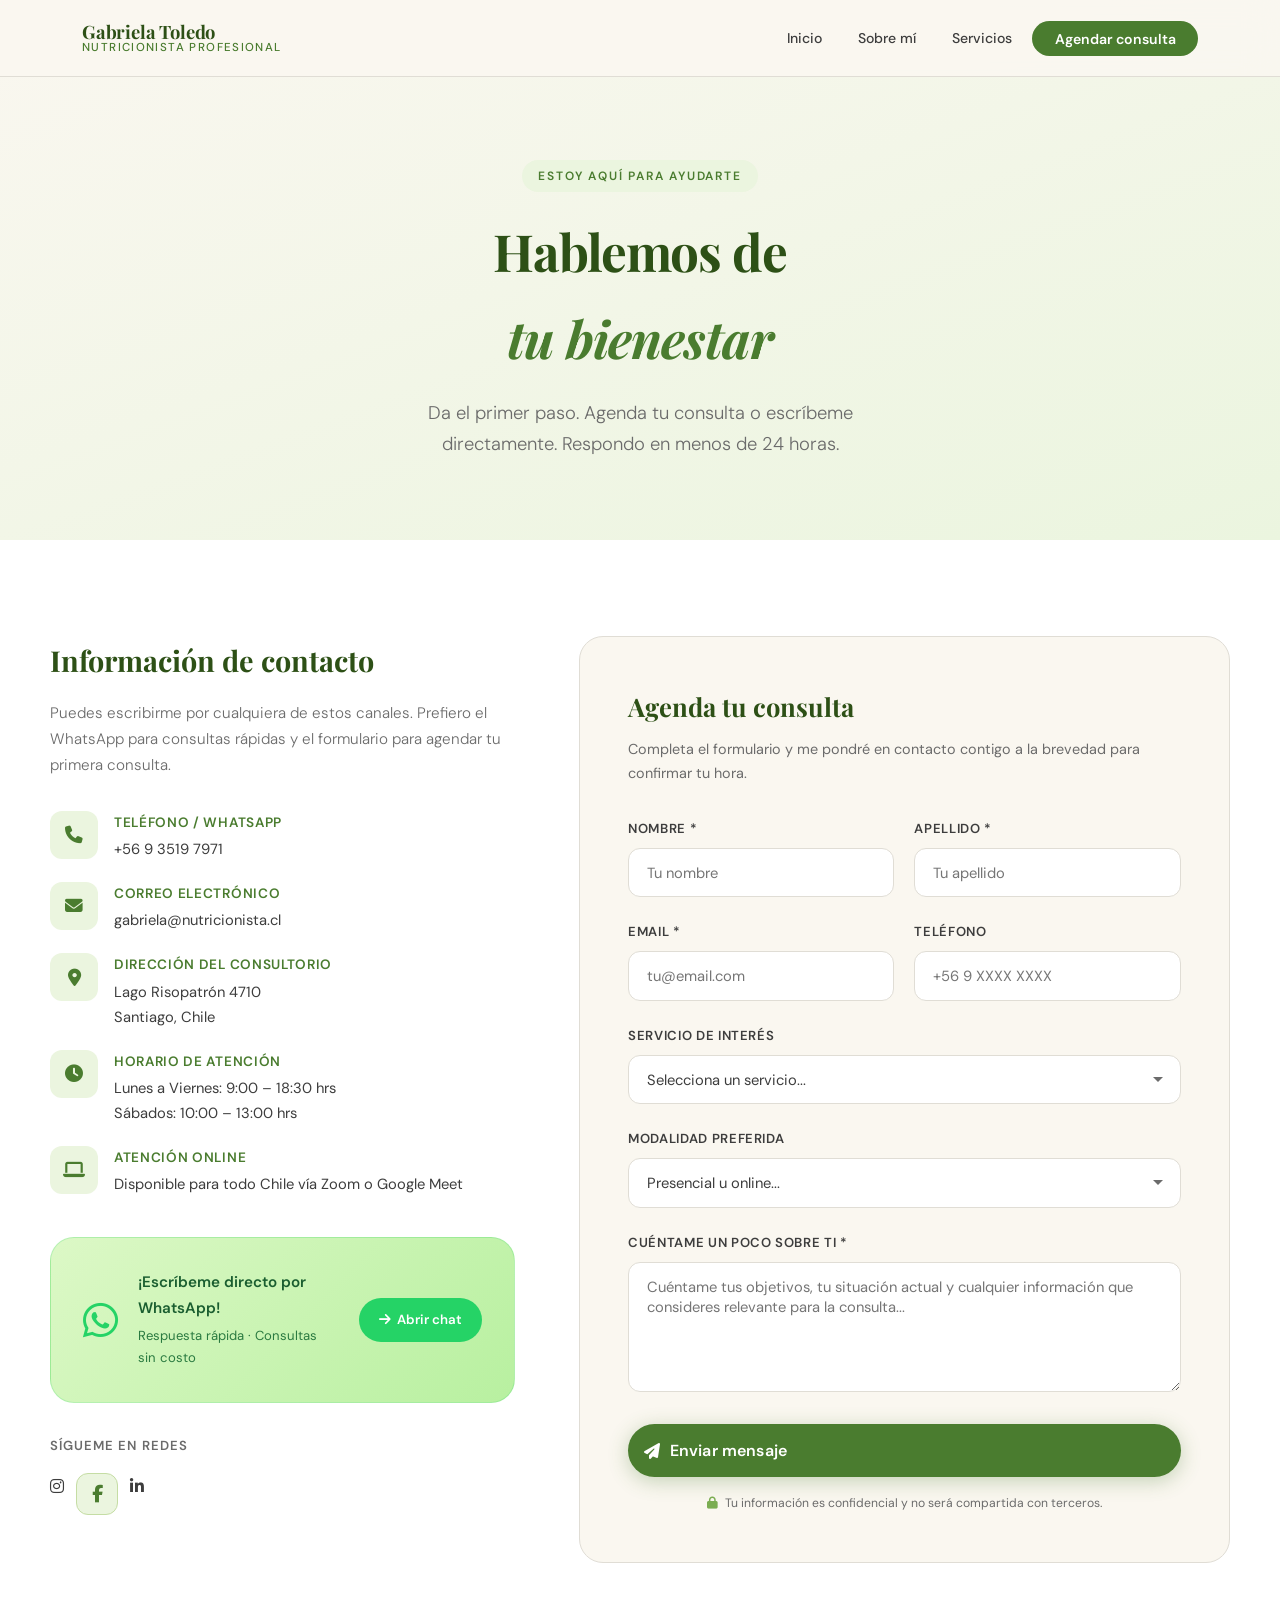
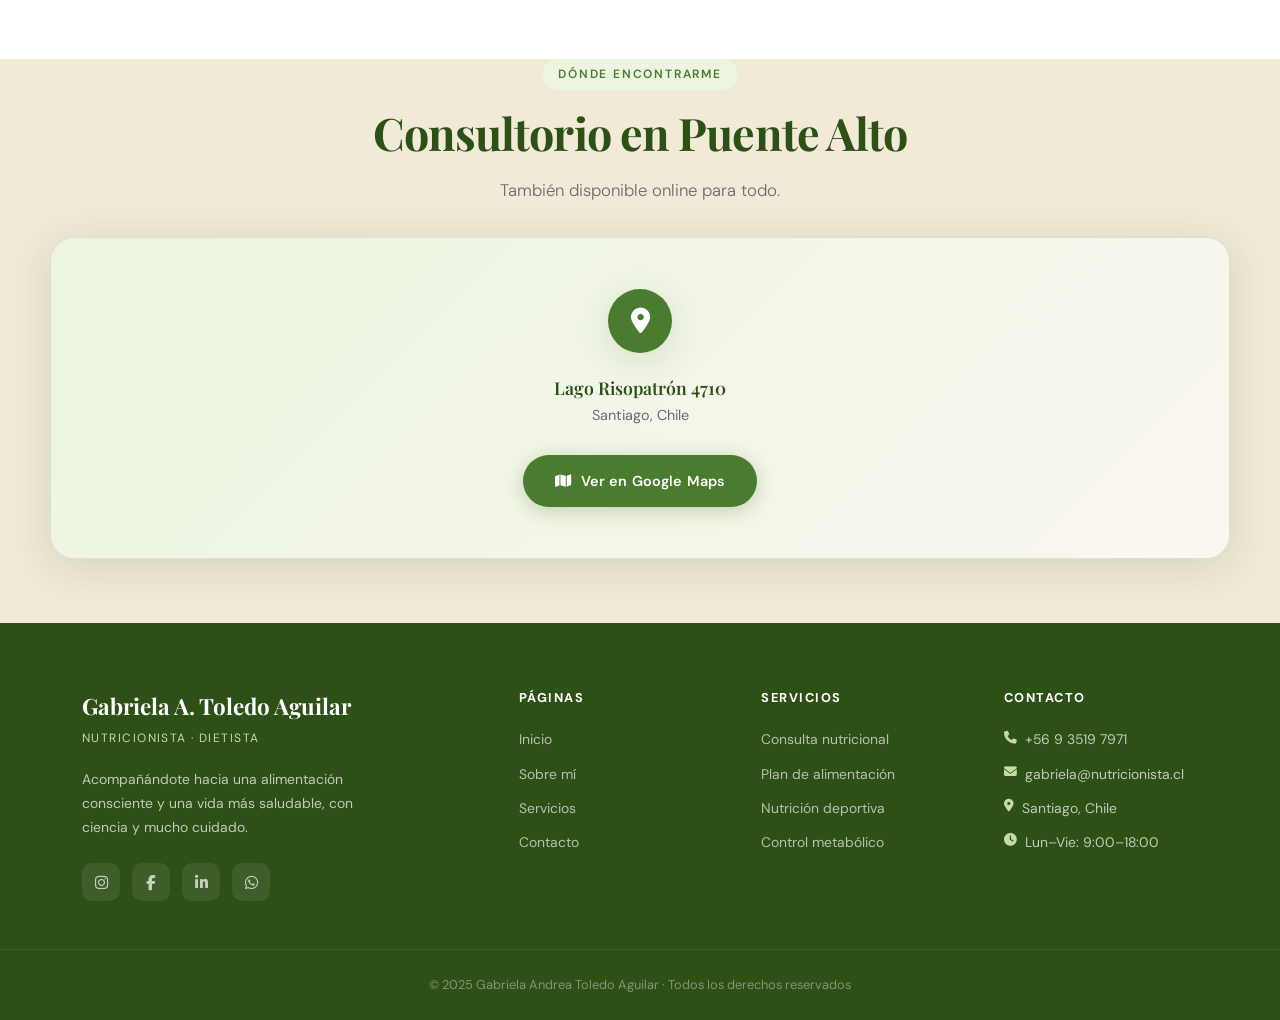
==== commit e5f439a1: "Update contact information and location details" ====
--- a/contacto.html
+++ b/contacto.html
@@ -131,7 +131,7 @@
               </div>
               <div class="info-texto">
                 <strong>Atención online</strong>
-                <p>Disponible para todo Chile y el extranjero vía Zoom o Google Meet</p>
+                <p>Disponible para todo Chile vía Zoom o Google Meet</p>
               </div>
             </div>
 
@@ -265,8 +265,8 @@
     <div class="contenedor">
       <div class="encabezado-seccion animar" style="margin-bottom:2rem;">
         <span class="subtag">Dónde encontrarme</span>
-        <h2>Consultorio en Providencia</h2>
-        <p>También disponible online para todo Chile y el extranjero.</p>
+        <h2>Consultorio en Puente Alto</h2>
+        <p>También disponible online para todo.</p>
       </div>
 
       <!-- Mapa estilizado (placeholder - reemplazar por Google Maps embed real) -->
